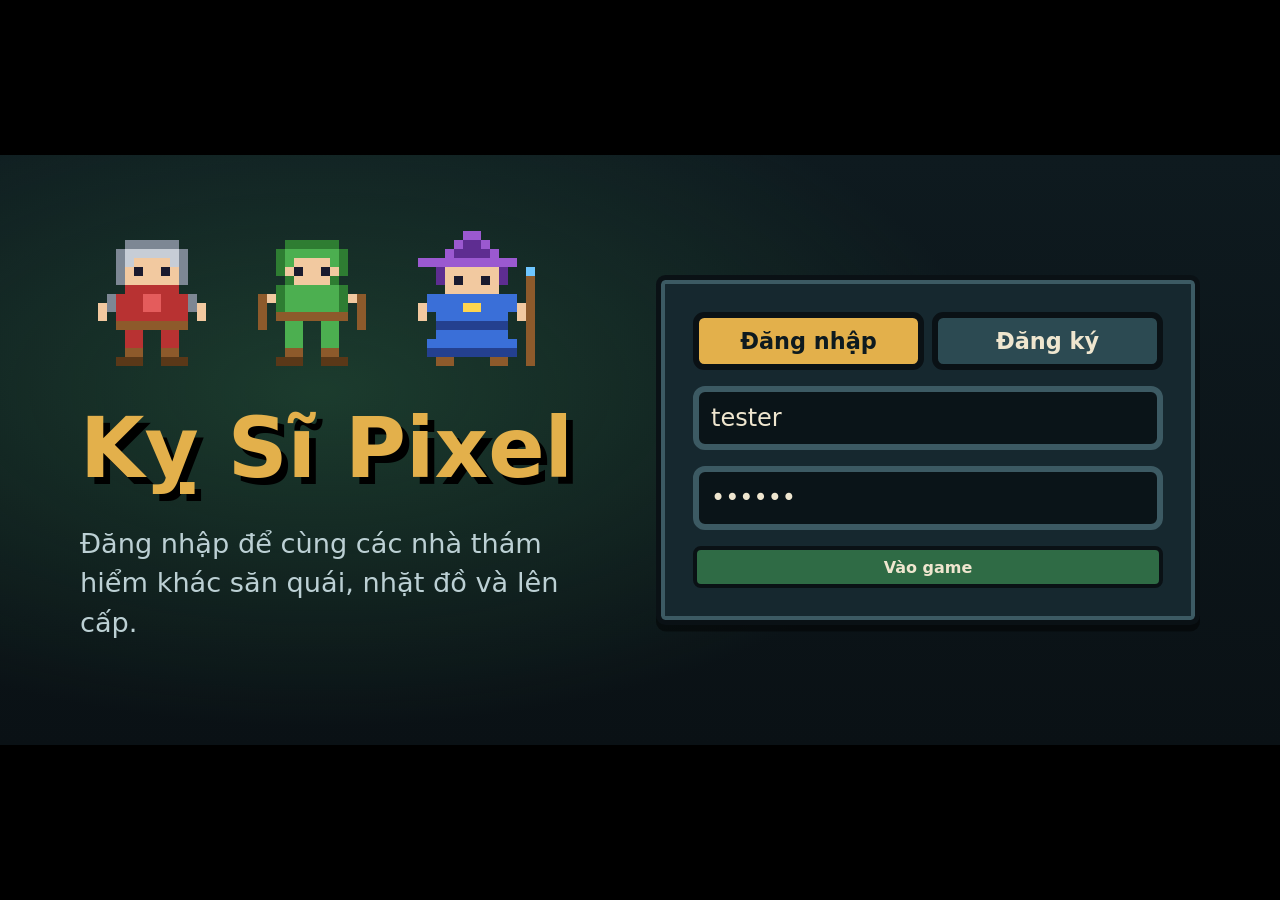
==== index.html @ cb9836ab "Rename kisi-mmo-gameplay-v3.html to index.html" ====
<!doctype html><html lang="vi"><head><meta charset="utf-8"><meta name="viewport" content="width=device-width,initial-scale=1,maximum-scale=1,user-scalable=no"><title>Kỵ Sĩ Pixel — Full Art</title><style>
*{box-sizing:border-box}html,body{margin:0;width:100%;height:100%;background:#000;color:#efe6cf;font-family:"Trebuchet MS",system-ui,sans-serif;overflow:hidden;user-select:none}
#root,.frame{position:absolute;inset:0}.frame{width:min(100vw,calc(100vh*19.5/9));height:min(100vh,calc(100vw*9/19.5));margin:auto;overflow:hidden;background:#0e1a1f}
.panel{background:#16282f;border:.35em solid #0a1115;box-shadow:inset 0 0 0 .25em #3c5a63,0 .4em #0007;border-radius:.6em}
.btn,.tab{font:inherit;font-weight:700;color:#efe6cf;background:#2c4a52;border:.3em solid #0a1115;border-radius:.5em;padding:.45em 1.1em;cursor:pointer}.btn.primary{background:#2f6b45}.btn.small{font-size:1.3em}
.auth{display:flex;align-items:center;justify-content:space-between;gap:5em;padding:5em;background:radial-gradient(60em 30em at 25% 40%,#2f6b4570,transparent 70%),linear-gradient(#0e1a1f,#0a1115)}
.auth-hero{flex:1}.auth-sprites{display:flex;gap:1em}.auth-sprites img{width:9em;height:9em;image-rendering:pixelated}.title{font-size:5.2em;margin:.3em 0;color:#e3b04b;text-shadow:.08em .08em #000}.subtitle{font-size:1.7em;line-height:1.45;color:#bcd0d4}
.auth-form{width:34em;padding:2em;display:flex;flex-direction:column;gap:1em}.tabs{display:flex;gap:.5em}.tab{flex:1;font-size:1.4em}.tab.on{background:#e3b04b;color:#0e1a1f}input{font:inherit;font-size:1.5em;color:#efe6cf;background:#0a1418;border:.25em solid #3c5a63;border-radius:.5em;padding:.5em}
.chars{padding:3em 5em;background:linear-gradient(#0e1a1f,#0a1115)}.chars-head{display:flex;justify-content:space-between;align-items:center}.chars-head h2{font-size:2.8em;color:#e3b04b}.chars-body{height:80%;display:flex;align-items:center;justify-content:center}.class-pick{display:flex;gap:1em}.class-opt{width:18em;padding:1.2em;background:#16282f;color:#efe6cf;border:.3em solid #3c5a63;border-radius:.6em;cursor:pointer;text-align:center}.class-opt.on{border-color:#e3b04b;background:#1d3a36}.class-opt img{width:8em;height:8em;image-rendering:pixelated}.class-opt b{display:block;font-size:1.6em}.class-opt span{display:block;color:#9fb7bd;margin:.4em}
.game canvas{position:absolute;inset:0;width:100%;height:100%;image-rendering:pixelated;touch-action:none}.hud{position:absolute;inset:0;pointer-events:none}.hud button,.joystick,.inventory{pointer-events:auto}
.status{position:absolute;left:1em;top:1em;width:29em;padding:.8em;background:#0a1114cc;border:.25em solid #3c5a63;border-radius:.5em;display:flex;gap:.7em}.avatar{width:6.5em;height:6.5em;background:#1c3139;image-rendering:pixelated}.status-bars{flex:1}.status-name{font-size:1.4em;font-weight:700}.bar{position:relative;height:1.6em;background:#05090b;border:.15em solid #000;border-radius:.3em;overflow:hidden;margin:.25em 0}.bar i{display:block;height:100%}.hp i{background:#d83a3a}.mp i{background:#3d7bdc}.exp i{background:#e3b04b}.bar span{position:absolute;inset:0;text-align:center;font-size:.9em;font-weight:700;text-shadow:.1em .1em #000}
.top-right{position:absolute;right:1em;top:1em;display:flex;flex-direction:column;align-items:flex-end;gap:.5em}.mapbox{background:#0a1114cc;border:.25em solid #3c5a63;border-radius:.5em;padding:.4em;text-align:center}.mapbox canvas{position:static;width:18em;height:8em;image-rendering:pixelated}.mapname{font-size:1.1em;color:#bcd0d4}.top-buttons{display:flex;gap:.5em}.top-buttons .btn{font-size:1.2em}
.toasts{position:absolute;top:1em;left:50%;transform:translateX(-50%)}.toast{background:#16282fee;border:.2em solid #3c5a63;border-radius:.5em;padding:.5em 1em;font-size:1.3em}
.joystick{position:absolute;left:3em;bottom:3em;width:14em;height:14em;border-radius:50%}.joy-ring{position:absolute;inset:0;border-radius:50%;background:#0a111a73;border:.4em solid #efe6cf55}.joy-knob{position:absolute;width:5em;height:5em;left:4.5em;top:4.5em;border-radius:50%;background:#71808a99;border:.25em solid #efe6cf77}.skills{position:absolute;left:50%;bottom:1.2em;transform:translateX(-50%);display:flex;gap:.45em;pointer-events:auto}.skill{width:5.5em;height:5.5em;background:#16282fee;border:.25em solid #3c5a63;border-radius:.5em;color:#fff;font-weight:700;cursor:pointer}.skill b{display:block;color:#e3b04b}.skill small{font-size:.7em}.npcbox{position:absolute;left:50%;top:12%;transform:translateX(-50%);min-width:28em;max-width:42em;background:#0e1a1ff7;border:.3em solid #3c5a63;border-radius:.6em;padding:1em;pointer-events:auto;box-shadow:0 1em 4em #000}.npcbox h3{color:#e3b04b;margin:.2em 0}.npcbox p{color:#bcd0d4}.quest{position:absolute;right:1em;bottom:1em;width:22em;background:#0a1114dd;border:.2em solid #3c5a63;padding:.7em;border-radius:.5em}.skills .skill{font-size:.85em}.attack{position:absolute;right:3em;bottom:3em;width:9em;height:9em;border-radius:50%;background:#6b342cdd;color:#fff;border:.35em solid #efe6cf88;font-weight:800;font-size:1.5em}
.inventory{position:absolute;inset:6% 8%;background:#0e1a1ff5;border:.35em solid #3c5a63;border-radius:.7em;padding:1.2em;box-shadow:0 1em 4em #000}.inv-head{display:flex;justify-content:space-between;font-size:2em;color:#e3b04b}.inv-grid{display:grid;grid-template-columns:1fr 2fr 1fr;gap:1em;margin-top:1em}.slots{display:grid;grid-template-columns:repeat(4,1fr);gap:.4em}.slot{aspect-ratio:1;background:#0a1418;border:.2em solid #3c5a63;border-radius:.35em;cursor:pointer}.slot img{width:80%;height:80%;image-rendering:pixelated}.detail{padding:1em;background:#0a1418;border:.2em solid #3c5a63;border-radius:.4em}
@media(max-width:800px){.frame{width:100vw;height:100vh}.auth{padding:2em;gap:1em}.title{font-size:4em}.subtitle{font-size:1.2em}.status{transform:scale(.72);transform-origin:top left}.top-right{transform:scale(.72);transform-origin:top right}.inventory{inset:3%;overflow:auto}.inv-grid{grid-template-columns:1fr}.class-opt{width:11em}}
</style></head><body><div id="root"></div><script>
const PALETTE={"k": "#1a1a2e", "w": "#ffffff", "s": "#f2c9a0", "S": "#d9a577", "r": "#b83232", "R": "#e45c5c", "b": "#3a6fd8", "B": "#24408f", "g": "#4caf50", "G": "#2e7d32", "l": "#8bc34a", "y": "#ffd54f", "o": "#ef8a2b", "n": "#8d5a2b", "N": "#5a3818", "a": "#c7cdd6", "A": "#7d8794", "p": "#9b59d0", "P": "#5e2d91", "t": "#e0c9a0", "d": "#3d3d3d", "e": "#e04040", "c": "#6ec6ff"},SPRITES={"warrior": ["................", ".....AAAAAA.....", "....AaaaaaaA....", "....AassssaA....", "....AskssksA....", "....AssssssA....", ".....rrrrrr.....", "...ArrrRRrrrA...", "..sArrrRRrrrAs..", "..s.rrrrrrrr.s..", "....nnnnnnnn....", ".....rr..rr.....", ".....rr..rr.....", ".....nn..nn.....", "....NNN..NNN....", "................"], "archer": ["................", ".....GGGGGG.....", "....GggggggG....", "....GgssssgG....", "....GskssksG....", ".....GssssG.....", "....GggggggG....", "..nsGggggggGsn..", "..n.GggggggG.n..", "..n.nnnnnnnn.n..", "..n..gg..gg..n..", ".....gg..gg.....", ".....gg..gg.....", ".....nn..nn.....", "....NNN..NNN....", "................"], "mage": [".......pp.......", "......pPPp......", ".....pPPPPp.....", "..ppppppppppp...", "....PssssssP..c.", "....PskssksP..n.", ".....ssssss...n.", "...bbbbbbbbbb.n.", "..sbbbbyybbbbsn.", "..s.bbbbbbbb.sn.", "....BBBBBBBB..n.", "....bbbbbbbb..n.", "...bbbbbbbbbb.n.", "...BBBBBBBBBB.n.", "....nn....nn..n.", "................"], "wolf": ["................", "................", "................", "................", "................", "...........A.A..", "..........AAAAA.", "..........AeAAAd", "...AAAAAAAAAAAd.", "..AAAAAAAAAAAAA.", ".AAAAAAAAAAAAAA.", ".AAaaaaaaaaaAA..", "..AAAAAAAAAAAA..", "..AA.AA..AA.AA..", "..AA.AA..AA.AA..", "..dd.dd..dd.dd.."], "goblin": ["................", "................", "................", "..gg........gg..", ".ggg.gggggg.ggg.", "..gggggggggggg..", "....gGeggeGg....", "....gggddggg....", ".....gggggg.....", "....nnnnnnnn..N.", "...gnnnnnnnng.N.", "...g.nnnnnn.gNN.", ".....gg..gg.....", ".....gg..gg.....", "....GGG..GGG....", "................"], "tree": ["......GGGG......", "....GGggggGG....", "...GggggggggG...", "..GggggGgggggG..", "..GgggggggggGg..", ".GggGggggggggGG.", ".GgggggggGgggGG.", ".GggggggggggggG.", "..GgggGggggggG..", "...GGggggggGG...", ".....GGGGGG.....", "......nnnn......", "......nNnn......", "......nNnn......", ".....nNNnn......", "................"], "flower": ["..y..", ".yry.", "..y..", "..g..", "..g..", "......a.", "nnnnnnaa", "......a.", "..pp..", ".pwwp.", "pwwwwp", "pwwwwp", ".pwwp.", "..pp..", "..............Aa", ".............Aaa", "............Aaa.", "...........Aaa..", "..........Aaa...", ".........Aaa....", "........Aaa.....", ".......Aaa......", "..y...Aaa.......", "...y.Aaa........", "....yya.........", "...nnyy.........", "..nn..y.........", ".nn.............", "................", "................"], "bow": ["....nn..........", ".....nn.........", "......n.w.......", ".......nw.......", ".......nw.......", "........nw......", "........nw......", "........nw......", "........nw......", ".......nw.......", ".......nw.......", "......n.w.......", ".....nn.........", "....nn..........", "................", "................"], "staff": ["......cc........", ".....cwwc.......", ".....cwwc.......", "......cc........", ".......n........", ".......n........", ".......n........", ".......n........", ".......n........", ".......n........", ".......N........", ".......N........", ".......N........", "................", "................", "................"], "armor": ["................", "..bbb......bbb..", ".bbbbb....bbbbb.", ".bbbbbbbbbbbbbb.", ".bBbbbbbbbbbbBb.", "..BbbbbyybbbbB..", "..BbbbbyybbbbB..", "...bbbbbbbbbb...", "...bbbbbbbbbb...", "...bBbbbbbbBb...", "...bBbbbbbbBb...", "...BBBBBBBBBB...", "................", "................", "................", "................"], "helmet": ["................", ".......rr.......", ".....aaaaaa.....", "....aaaaaaaa....", "...aaaAAAAaaa...", "...aaAaaaaAaa...", "...aA.aaaa.Aa...", "...aA......Aa...", "...aA......Aa...", "................", "................", "................", "................", "................", "................", "................"]};
const C={warrior:{name:"Chiến Binh",desc:"Cận chiến, máu trâu, phòng thủ cao.",hp:120,mp:30,atk:10,def:5,range:70,cd:700,cost:0,weapon:"sword"},archer:{name:"Cung Thủ",desc:"Bắn xa, sát thương ổn định, nhanh nhẹn.",hp:90,mp:40,atk:12,def:3,range:230,cd:750,cost:1,weapon:"bow"},mage:{name:"Pháp Sư",desc:"Phép thuật xa, sát thương cao, máu giấy.",hp:75,mp:80,atk:15,def:2,range:190,cd:900,cost:3,weapon:"staff"}};
const SK={warrior:[{n:"Chém Mạnh",cost:4,cd:2600,p:1.8,r:95,type:"slash"},{n:"Thiết Giáp",cost:7,cd:7000,p:0,r:0,type:"buff"}],archer:[{n:"Mũi Tên Xuyên",cost:5,cd:2500,p:2.1,r:270,type:"shot"},{n:"Bắn Liên Hoàn",cost:8,cd:6000,p:1.35,r:250,type:"multi"}],mage:[{n:"Hỏa Cầu",cost:8,cd:2400,p:2.3,r:250,type:"fire"},{n:"Bão Phép",cost:14,cd:7000,p:1.55,r:180,type:"aoe"}]};
const QUESTS=[{id:"wolves",name:"Dọn Bãi Sói",need:5,kill:"wolf",reward:80,gold:35},{id:"goblins",name:"Đuổi Goblin",need:4,kill:"goblin",reward:120,gold:60}];
const DROPS={wolf:["potion_small","bow_short","armor_leather"],goblin:["potion_small","sword_iron","helm_leather"]};
const I={sword_wood:["Kiếm Gỗ","sword",3,0,0],sword_iron:["Kiếm Sắt","sword",8,0,5],sword_steel:["Kiếm Thép Xanh","sword",16,0,12],bow_short:["Cung Ngắn","bow",4,0,1],bow_long:["Cung Dài","bow",9,0,5],bow_hunter:["Cung Thợ Săn","bow",17,0,12],staff_oak:["Gậy Sồi","staff",4,0,1],staff_crystal:["Gậy Pha Lê","staff",9,0,5],staff_arcane:["Gậy Huyền Bí","staff",18,0,12],armor_cloth:["Áo Vải","armor",0,2,1],armor_leather:["Giáp Da","armor",0,5,4],armor_chain:["Giáp Xích","armor",0,10,10],armor_plate:["Giáp Thép","armor",0,16,18],helm_cap:["Mũ Vải","helmet",0,1,1],helm_leather:["Mũ Da","helmet",0,3,4],helm_iron:["Mũ Sắt","helmet",0,6,10],helm_knight:["Mũ Hiệp Sĩ","helmet",0,10,18]};
const I0=I; I0.potion_small=["Bình Máu Nhỏ","potion",0,0,0]; I0.potion_mana=["Bình Mana","potion",0,0,0];
const M={city:{name:"Thành Phố Sơ Khai",w:1280,h:800,theme:"city",spawn:[640,560],obs:[[160,110,260,170,"house"],[860,110,260,170,"house"],[160,520,260,150,"house"],[600,330,96,96,"fountain"]],p:[1190,330,90,150,"field","Bãi Quái"]},field:{name:"Bãi Quái Rừng Sói",w:2400,h:1400,theme:"field",spawn:[150,705],obs:[[800,400,70,50,"rock"],[1400,900,90,60,"rock"],[1900,500,80,60,"rock"],[600,1000,70,50,"rock"]],p:[0,630,90,150,"city","Thành Phố"]}};
const st={cls:"warrior",name:"Kỵ Sĩ",level:1,exp:0,map:"city",x:640,y:560,hp:120,mp:30,equip:{weapon:"sword_wood",armor:"armor_cloth",helmet:null},inv:[],open:false,last:0,msg:"",gold:100,quest:null,questKills:0,skillCd:[0,0],buff:0};
let canvas,ctx,fx,fxc,mini,keys=new Set(),last=performance.now(),mon=[],fxs=[],animTime=0,attackAnim=0,hitFlash=0,playerDir=1;
const mapRand=(seed)=>{let a=seed>>>0;return()=>{a=(a+0x6d2b79f5)|0;let t=Math.imul(a^(a>>>15),a|1);t^=t+Math.imul(t^(t>>>7),t|61);return((t^(t>>>14))>>>0)/4294967296}};
let decor={};
function spr(k,s=4){let a=SPRITES[k]||[],c=document.createElement("canvas");c.width=(a[0]||"").length*s;c.height=a.length*s;let g=c.getContext("2d");a.forEach((r,y)=>[...r].forEach((ch,x)=>{if(PALETTE[ch]){g.fillStyle=PALETTE[ch];g.fillRect(x*s,y*s,s,s)}}));return c}
function url(k,s=4){return spr(k,s).toDataURL()}
function stat(){let c=C[st.cls],a=c.atk,d=c.def,h=c.hp;Object.values(st.equip).forEach(id=>{if(id){let x=I[id];a+=x[2];d+=x[3];h+=x[4]*5}});return{atk:a,def:d,hp:h,mp:c.mp}}
function msg(t){st.msg=t;clearTimeout(msg.t);msg.t=setTimeout(()=>st.msg="",2200)}
function auth(){root.innerHTML=`<div class="frame auth"><div class="auth-hero"><div class="auth-sprites"><img src="${url("warrior",6)}"><img src="${url("archer",6)}"><img src="${url("mage",6)}"></div><h1 class="title">Kỵ Sĩ Pixel</h1><p class="subtitle">Đăng nhập để cùng các nhà thám hiểm khác săn quái, nhặt đồ và lên cấp.</p></div><form class="panel auth-form" onsubmit="event.preventDefault();chars()"><div class="tabs"><button type="button" class="tab on">Đăng nhập</button><button type="button" class="tab">Đăng ký</button></div><input placeholder="Tên đăng nhập" value="tester"><input type="password" placeholder="Mật khẩu" value="123456"><button class="btn primary">Vào game</button></form></div>`}
function chars(){root.innerHTML=`<div class="frame chars"><div class="chars-head"><h2>Nhân vật của tester</h2><button class="btn small" onclick="auth()">Đăng xuất</button></div><div class="chars-body"><div><div class="class-pick">${["warrior","archer","mage"].map(x=>`<button class="class-opt ${st.cls==x?"on":""}" onclick="pick('${x}')"><img src="${url(x,6)}"><b>${C[x].name}</b><span>${C[x].desc}</span></button>`).join("")}</div><div style="display:flex;gap:1em;margin-top:2em"><input id="nm" value="Kỵ Sĩ" maxlength="14"><button class="btn primary" onclick="start()">Vào game</button></div></div></div></div>`}
function pick(x){st.cls=x;chars()}
function start(){st.name=document.getElementById("nm").value.trim()||"Kỵ Sĩ";let c=C[st.cls];Object.assign(st,{level:1,exp:0,map:"city",x:640,y:560,hp:c.hp,mp:c.mp,equip:{weapon:st.cls=="warrior"?"sword_wood":st.cls=="archer"?"bow_short":"staff_oak",armor:"armor_cloth",helmet:null},inv:["potion_small","potion_small"],gold:100,quest:null,questKills:0,skillCd:[0,0],buff:0});spawn();root.innerHTML=`<div class="frame game"><canvas id="cv"></canvas><canvas id="fx"></canvas><div class="hud"><div id="status" class="status"></div><div class="top-right"><div class="mapbox"><canvas id="mm"></canvas><div id="mn" class="mapname"></div></div><div class="top-buttons"><button class="btn" onclick="talkNPC()">NPC</button><button class="btn" onclick="inv()">Túi đồ</button><button class="btn" onclick="chars()">Thoát</button></div></div><div id="toast" class="toasts"></div><div class="joystick"><div class="joy-ring"></div><div class="joy-knob"></div></div><div id="skills" class="skills"></div><button class="attack" onpointerdown="hit()">⚔<br>Đánh</button><div id="inventory"></div><div id="npc"></div><div id="questui"></div></div></div>`;canvas=cv;ctx=cv.getContext("2d");fx=document.getElementById("fx");fxc=fx.getContext("2d");mini=mm;cv.width=1170;cv.height=540;fx.width=1170;fx.height=540;onkeydown=e=>{let k=e.key.toLowerCase();if("wasd".includes(k)||k.startsWith("arrow"))keys.add(k);if(k==" ")hit()};onkeyup=e=>keys.delete(e.key.toLowerCase());requestAnimationFrame(loop)}
function spawn(){
  mon=[];
  if(st.map==="field"){let r=mapRand(1337);for(let i=0;i<14;i++)mon.push({t:"wolf",x:450+r()*800,y:150+r()*1100,h:60,m:60,ai:0,atk:0,flash:0,dir:1});for(let i=0;i<10;i++)mon.push({t:"goblin",x:1300+r()*1000,y:150+r()*1100,h:110,m:110,ai:0,atk:0,flash:0,dir:1});}
  decor[st.map]=decor[st.map]||(()=>{let r=mapRand(st.map==="city"?11:77),a=[];let m=M[st.map];for(let i=0;i<(m.theme==="city"?40:160);i++)a.push([60+r()*(m.w-120),90+r()*(m.h-150)]);return a})();
}
function drawSprite(k,x,y,s=3,frame=0,flip=false,alpha=1,angle=0){let rows=SPRITES[k]||[];let a=rows.map(r=>r.split(""));
  // 3 trạng thái animation nhẹ: idle, walk, attack/hit; vẫn giữ pixel-art gốc.
  if(frame===1 && a.length){a=a.map((r,i)=>{let z=[...r];if(i>=10&&i<15){if((i+frame)%2===0){let q=z[4];z[4]='.';z[5]=q}}return z});}
  if(frame===2 && a.length){a=a.map((r,i)=>{let z=[...r];if(i===7||i===8){for(let j=0;j<z.length;j++)if(z[j]!=='.'&&j>9){let q=z[j];z[j]='.';if(j+1<z.length)z[j+1]=q;}}return z});}
  let im=sprFromRows(a.map(r=>r.join("")),s);ctx.save();ctx.globalAlpha=alpha;ctx.translate(x,y);ctx.rotate(angle);if(flip)ctx.scale(-1,1);ctx.drawImage(im,-im.width/2,-im.height);ctx.restore();}
function sprFromRows(rows,s=4){let c=document.createElement("canvas");c.width=(rows[0]||"").length*s;c.height=rows.length*s;let g=c.getContext("2d");rows.forEach((r,y)=>[...r].forEach((ch,x)=>{if(PALETTE[ch]){g.fillStyle=PALETTE[ch];g.fillRect(x*s,y*s,s,s)}}));return c}

function obstacle(o){let[x,y,w,h,k]=o;if(k=="house"){ctx.fillStyle="#0004";ctx.fillRect(x+8,y+h-8,w,14);ctx.fillStyle="#c9a26b";ctx.fillRect(x,y+60,w,h-60);ctx.fillStyle="#a23b3b";ctx.fillRect(x-10,y,w+20,64);ctx.fillStyle="#5a3818";ctx.fillRect(x+w/2-20,y+h-56,40,56);ctx.fillStyle="#9fd8ff";ctx.fillRect(x+24,y+80,34,30);ctx.fillRect(x+w-58,y+80,34,30)}else if(k=="fountain"){ctx.fillStyle="#8d8d9a";ctx.beginPath();ctx.ellipse(x+w/2,y+h/2,62,42,0,0,7);ctx.fill();ctx.fillStyle="#4a9de0";ctx.beginPath();ctx.ellipse(x+w/2,y+h/2,48,30,0,0,7);ctx.fill()}else{ctx.fillStyle="#7d8794";ctx.beginPath();ctx.ellipse(x+w/2,y+h/2,w/2,h/2,0,0,7);ctx.fill()}}
function world(){let m=M[st.map],sx=Math.max(0,Math.min(m.w-1170,st.x-585)),sy=Math.max(0,Math.min(m.h-540,st.y-270));ctx.clearRect(0,0,1170,540);ctx.fillStyle=m.theme==="city"?"#4caf50":"#4a8f3e";ctx.fillRect(0,0,1170,540);ctx.save();ctx.translate(-sx,-sy);
  // nền + đường/tile theo layout gốc
  ctx.fillStyle="#315f38";ctx.fillRect(0,0,m.w,m.h);ctx.fillStyle=m.theme==="city"?"#4caf50":"#4a8f3e";ctx.fillRect(0,0,m.w,m.h);
  if(m.theme==="city"){ctx.fillStyle="#9a9aa8";ctx.fillRect(0,340,m.w,120);ctx.fillRect(500,230,280,340);ctx.fillStyle="#74747f";for(let x=0;x<m.w;x+=48)ctx.fillRect(x,398,32,2);for(let y=340;y<460;y+=32)ctx.fillRect(18,y,2,20)}else{ctx.fillStyle="#80623e";ctx.fillRect(0,640,900,130);ctx.fillStyle="#6b5134";for(let x=0;x<900;x+=42)ctx.fillRect(x,705,30,2)}
  let dec=decor[st.map]||[];dec.forEach(([x,y],i)=>{if(m.theme==="city"&&((y>330&&y<470)||(x>490&&x<790&&y>220&&y<580)))return;drawSprite(i%7===0?"flower":"flower",x,y,3,0,false,.9)});
  for(let x=20;x<m.w;x+=56){drawSprite("tree",x,52,4);drawSprite("tree",x,m.h+8,4)}for(let y=108;y<m.h;y+=56){drawSprite("tree",16,y,4);drawSprite("tree",m.w-16,y,4)}
  m.obs.forEach(obstacle);let p=m.p;ctx.fillStyle="#6ec6ff55";ctx.strokeStyle="#d9c1ff";ctx.lineWidth=4;ctx.beginPath();ctx.ellipse(p[0]+p[2]/2,p[1]+p[3]/2,p[2]*.38,p[3]/2,0,0,7);ctx.fill();ctx.stroke();ctx.fillStyle="#e8d9ff";ctx.font="bold 15px Trebuchet MS";ctx.textAlign="center";ctx.fillText(p[5],p[0]+p[2]/2,p[1]-8);
  if(st.map==="field")mon.forEach(q=>{let frame=q.flash>0?2:(q.ai>0?1:0),bob=q.ai>0?Math.abs(Math.sin(animTime*.012+q.x)) * 2:0;drawSprite(q.t,q.x,q.y-bob,3,frame,q.dir<0,q.h<=0?0.25:1);ctx.fillStyle="#000";ctx.fillRect(q.x-21,q.y-54,42,6);ctx.fillStyle="#d83a3a";ctx.fillRect(q.x-20,q.y-53,40*Math.max(0,q.h/q.m),4);ctx.fillStyle="#fff";ctx.font="13px Trebuchet MS";ctx.fillText(q.t==="wolf"?"Sói Lv3":"Goblin Lv6",q.x,q.y-58)});
  let moving=keys.size>0,frame=attackAnim>0?2:(moving?1:0),bob=moving?Math.abs(Math.sin(animTime*.018))*3:0;drawSprite(st.cls,st.x,st.y-bob,3,frame,playerDir<0,st.hp<=0?.35:1,attackAnim>0?(playerDir<0?-0.15:0.15):0);ctx.fillStyle="#9dffa0";ctx.font="bold 13px Trebuchet MS";ctx.fillText(st.name+"  Lv"+st.level,st.x,st.y-55);
  ctx.restore();drawEffects(sx,sy);}
function drawEffects(sx,sy){fxc.clearRect(0,0,1170,540);for(let i=fxs.length-1;i>=0;i--){let e=fxs[i],age=(performance.now()-e.t)/e.d;if(age>=1){fxs.splice(i,1);continue}let x=e.x-sx,y=e.y-sy;fxc.save();fxc.globalAlpha=1-age;if(e.type==="slash"){fxc.strokeStyle="#fff";fxc.lineWidth=6;fxc.beginPath();fxc.arc(x,y-25,34,e.a-.8,e.a+.8);fxc.stroke()}else if(e.type==="proj"){fxc.fillStyle=e.color;fxc.beginPath();fxc.arc(x,y-25,6+4*(1-age),0,7);fxc.fill()}else if(e.type==="hit"){fxc.strokeStyle=e.color;fxc.lineWidth=4;for(let j=0;j<6;j++){let a=j*Math.PI/3;fxc.beginPath();fxc.moveTo(x+Math.cos(a)*8,y-25+Math.sin(a)*8);fxc.lineTo(x+Math.cos(a)*28*(1-age),y-25+Math.sin(a)*28*(1-age));fxc.stroke()}}else if(e.type==="death"){fxc.strokeStyle="#ffd54f";fxc.lineWidth=3;fxc.beginPath();fxc.arc(x,y-28,15+35*age,0,7);fxc.stroke()}fxc.restore()}if(attackAnim>0){attackAnim=Math.max(0,attackAnim-16)}}

function blocked(x,y){let m=M[st.map];for(let o of m.obs)if(x+18>o[0]&&x-18<o[0]+o[2]&&y+18>o[1]&&y-18<o[1]+o[3])return true;return false}
function move(dt){let dx=(keys.has("d")||keys.has("arrowright"))-(keys.has("a")||keys.has("arrowleft")),dy=(keys.has("s")||keys.has("arrowdown"))-(keys.has("w")||keys.has("arrowup"));if(dx||dy){let l=Math.hypot(dx,dy);dx/=l;dy/=l;playerDir=dx<0?-1:dx>0?1:playerDir;let nx=st.x+dx*170*dt,ny=st.y+dy*170*dt;if(!blocked(nx,st.y))st.x=nx;if(!blocked(st.x,ny))st.y=ny}let m=M[st.map];st.x=Math.max(40,Math.min(m.w-40,st.x));st.y=Math.max(64,Math.min(m.h-40,st.y));
  if(st.map==="field")updateMonsters(dt);let p=m.p;if(st.x>p[0]&&st.x<p[0]+p[2]&&st.y>p[1]&&st.y<p[1]+p[3]){st.map=p[4];st.x=M[st.map].spawn[0];st.y=M[st.map].spawn[1];spawn();msg("Đã sang "+M[st.map].name)}}
function updateMonsters(dt){for(const q of mon){if(q.h<=0)continue;q.flash=Math.max(0,q.flash-dt*1000);q.atk=Math.max(0,q.atk-dt*1000);let d=Math.hypot(st.x-q.x,st.y-q.y);let aggro=q.t==="wolf"?250:210;if(d<aggro&&d>48){let dx=(st.x-q.x)/d,dy=(st.y-q.y)/d;q.x+=dx*(q.t==="wolf"?55:42)*dt;q.y+=dy*(q.t==="wolf"?55:42)*dt;q.dir=dx<0?-1:1;q.ai=1}else{q.ai=Math.max(0,q.ai-dt*2)}if(d<58&&q.atk<=0&&st.hp>0){let dmg=q.t==="wolf"?5:8;st.hp=Math.max(0,st.hp-Math.max(1,dmg-stat().def*(st.buff>0?0.7:0.35)));q.atk=q.t==="wolf"?1300:1700;q.flash=180;fxs.push({type:"hit",x:st.x,y:st.y,t:performance.now(),d:250,color:"#ff6b6b"});if(st.hp<=0)msg("Bạn đã bị hạ! Nhấn Đánh để hồi sinh")}}}

function renderSkills(){let a=SK[st.cls]||[];skills.innerHTML=a.map((x,i)=>`<button class="skill" onclick="cast(${i})"><b>${i+1}</b><small>${x.n}</small><br>${Math.ceil(st.skillCd[i]/1000)}s</button>`).join("")}
function cast(i){let x=(SK[st.cls]||[])[i],now=performance.now();if(!x||st.skillCd[i]>0)return;if(st.mp<x.cost)return msg("Không đủ MP");st.mp-=x.cost;st.skillCd[i]=x.cd;if(x.type==="buff"){st.buff=6000;fxs.push({type:"death",x:st.x,y:st.y,t:now,d:700});msg("Thiết Giáp: DEF tăng mạnh");return}let targets=mon.filter(q=>q.h>0&&Math.hypot(q.x-st.x,q.y-st.y)<=x.r).sort((a,b)=>Math.hypot(a.x-st.x,a.y-st.y)-Math.hypot(b.x-st.x,b.y-st.y));if(!targets.length)return msg("Không có mục tiêu");let list=x.type==="aoe"?targets:targets.slice(0,x.type==="multi"?3:1);for(let q of list){let d=Math.max(1,Math.round(stat().atk*x.p-(q.t==="wolf"?1:3)));q.h-=d;q.flash=220;floatText(q.x,q.y-70,d,"#ffd54f");fxs.push({type:x.type==="fire"?"proj":"slash",x:q.x,y:q.y,t:now,d:350,a:Math.atan2(q.y-st.y,q.x-st.x),color:"#ff9d45"});if(q.h<=0)killMonster(q)}}
function killMonster(q){let xp=q.t==="wolf"?14:30;st.exp+=xp;st.questKills+=(st.quest&&st.quest.kill===q.t)?1:0;let drops=DROPS[q.t]||[];if(Math.random()<.65&&st.inv.length<20)st.inv.push(drops[Math.floor(Math.random()*drops.length)]);if(Math.random()<.5){st.gold+=q.t==="wolf"?3:7}fxs.push({type:"death",x:q.x,y:q.y,t:performance.now(),d:500});setTimeout(()=>{let i=mon.indexOf(q);if(i>=0)mon.splice(i,1)},220);msg("Hạ quái! +"+xp+" EXP");while(st.exp>=100){st.exp-=100;st.level++;st.hp=stat().hp;st.mp=C[st.cls].mp;msg("LEVEL UP! "+st.level)}}
function talkNPC(){if(st.map!=="city")return msg("Hãy về thành phố để gặp NPC");npc.innerHTML=`<div class="npcbox"><h3>Trưởng làng</h3><p>Chào nhà thám hiểm. Chọn một nhiệm vụ:</p>${QUESTS.map(q=>`<button class="btn" style="margin:.2em" onclick="takeQuest('${q.id}')">${q.name} — ${q.need} quái · ${q.reward} EXP + ${q.gold} vàng</button>`).join("")}<button class="btn" onclick="closeNPC()">Đóng</button></div>`}
function closeNPC(){npc.innerHTML=""}
function takeQuest(id){let q=QUESTS.find(x=>x.id===id);st.quest=q;st.questKills=0;closeNPC();msg("Nhận nhiệm vụ: "+q.name)}
function questUI(){if(!st.quest){questui.innerHTML="";return}let q=st.quest;if(st.questKills>=q.need){st.exp+=q.reward;st.gold+=q.gold;msg("Hoàn thành "+q.name+"! +"+q.reward+" EXP, +"+q.gold+" vàng");st.quest=null;st.questKills=0;return}questui.innerHTML=`<div class="quest"><b>${q.name}</b><br>Tiến độ: ${Math.min(st.questKills,q.need)}/${q.need}<br>Thưởng: ${q.reward} EXP · ${q.gold} vàng</div>`}
function useItem(i){let id=st.inv[i];if(id==="potion_small"){let max=stat().hp;st.hp=Math.min(max,st.hp+45);st.inv.splice(i,1);msg("Hồi 45 HP")}else if(id==="potion_mana"){st.mp=Math.min(C[st.cls].mp,st.mp+25);st.inv.splice(i,1);msg("Hồi 25 MP")}renderInv()}
function hit(){let c=C[st.cls],s=stat(),now=performance.now();if(st.hp<=0){st.hp=s.hp;st.mp=c.mp;msg("Đã hồi sinh!");return}if(now-st.last<c.cd)return;if(st.mp<c.cost)return msg("Không đủ MP");st.last=now;st.mp=Math.min(c.mp,st.mp-c.cost);let q=mon.filter(q=>q.h>0).sort((a,b)=>Math.hypot(a.x-st.x,a.y-st.y)-Math.hypot(b.x-st.x,b.y-st.y))[0];if(!q||Math.hypot(q.x-st.x,q.y-st.y)>c.range)return msg("Không có mục tiêu trong tầm");let crit=Math.random()<.12,d=Math.max(1,Math.round((s.atk-(q.t==="wolf"?1:3))*(crit?1.8:1)));q.h-=d;q.flash=180;attackAnim=170;let ang=Math.atan2(q.y-st.y,q.x-st.x);fxs.push({type:"slash",x:st.x,y:st.y,t:performance.now(),d:220,a:ang});if(c.weapon==="bow"||c.weapon==="staff")fxs.push({type:"proj",x:q.x,y:q.y,t:performance.now(),d:260,color:c.weapon==="bow"?"#fff":"#d58cff"});fxs.push({type:"hit",x:q.x,y:q.y,t:performance.now(),d:280,color:crit?"#ffd54f":"#fff"});floatText(q.x,q.y-75,(crit?"CRIT ":"")+d,crit?"#ffd54f":"#fff");if(q.h<=0)killMonster(q)}
function floatText(x,y,t,color){let el=document.createElement("div");el.textContent=t;el.style.cssText=`position:fixed;left:${(x-M[st.map].w/2)*.6+50}%;top:42%;color:${color};font:bold 22px Trebuchet MS;text-shadow:2px 2px #000;pointer-events:none;z-index:20;transform:translate(-50%,0)`;document.body.appendChild(el);el.animate([{transform:"translate(-50%,0)",opacity:1},{transform:"translate(-50%,-55px)",opacity:0}],{duration:650,easing:"ease-out"}).onfinish=()=>el.remove()}

function hud(){let s=stat();status.innerHTML=`<img class="avatar" src="${url(st.cls,4)}"><div class="status-bars"><div class="status-name">${st.name} · ${C[st.cls].name} · Lv${st.level}</div><div class="bar hp"><i style="width:${100*st.hp/s.hp}%"></i><span>HP ${Math.round(st.hp)}/${s.hp}</span></div><div class="bar mp"><i style="width:${100*st.mp/s.mp}%"></i><span>MP ${Math.round(st.mp)}/${s.mp}</span></div><div class="bar exp"><i style="width:${st.exp}%"></i><span>EXP ${st.exp}/100</span></div></div>`;mn.textContent=M[st.map].name;toast.innerHTML=st.msg?`<div class="toast">${st.msg}</div>`:"";let g=mini.getContext("2d"),m=M[st.map];mini.width=288;mini.height=128;g.fillStyle=m.theme=="city"?"#4caf50":"#4a8f3e";g.fillRect(0,0,288,128);g.fillStyle="#9a9aa8";if(m.theme=="city"){g.fillRect(0,54,288,20);g.fillRect(112,37,63,54)}else g.fillRect(0,58,108,15);g.fillStyle="#fff";g.fillRect(st.x/m.w*288-2,st.y/m.h*128-2,4,4)}
function inv(){st.open=!st.open;renderInv()}function renderInv(){if(!st.open){inventory.innerHTML="";return}let bag=Array.from({length:20},(_,i)=>{let id=st.inv[i];return `<button class="slot" onclick="inspect(${i})">${id?`<img src="${url(I[id][1],3)}">`:""}</button>`}).join("");inventory.innerHTML=`<div class="inventory"><div class="inv-head">Túi đồ · 💰 ${st.gold} <button class="btn small" onclick="inv()">Đóng</button></div><div class="inv-grid"><div><h3>Trang bị</h3><div class="slots">${Object.values(st.equip).map(id=>`<button class="slot">${id?`<img src="${url(I[id][1],3)}">`:""}</button>`).join("")}</div><p>ATK ${stat().atk} · DEF ${stat().def}</p></div><div><h3>Vật phẩm</h3><div class="slots">${bag}</div></div><div id="detail" class="detail">Chọn vật phẩm để xem.</div></div></div>`}function inspect(i){let id=st.inv[i];if(!id)return;let a=I[id];if(a[1]==="potion"){detail.innerHTML=`<b style="color:#e3b04b">${a[0]}</b><p>Dùng để hồi phục.</p><button class="btn primary" onclick="useItem(${i})">Sử dụng</button>`;return}detail.innerHTML=`<b style="color:#e3b04b">${a[0]}</b><p>ATK +${a[2]} · DEF +${a[3]} · HP +${a[4]*5}</p><button class="btn primary" onclick="equip(${i})">Trang bị</button>`}function equip(i){let id=st.inv[i],a=I[id],slot=a[1]=="armor"?"armor":a[1]=="helmet"?"helmet":"weapon";let old=st.equip[slot];st.equip[slot]=id;st.inv[i]=old;st.inv=st.inv.filter(Boolean);renderInv();msg("Đã trang bị "+a[0])}
function loop(t){st.skillCd=st.skillCd.map(x=>Math.max(0,x-(t-last)));renderSkills();questUI();let dt=Math.min(.05,(t-last)/1000);last=t;animTime=t;move(dt);world();hud();requestAnimationFrame(loop)}setInterval(()=>{try{localStorage.setItem("kysipixel-save",JSON.stringify(st))}catch(e){}},2000);auth();
</script></body></html>
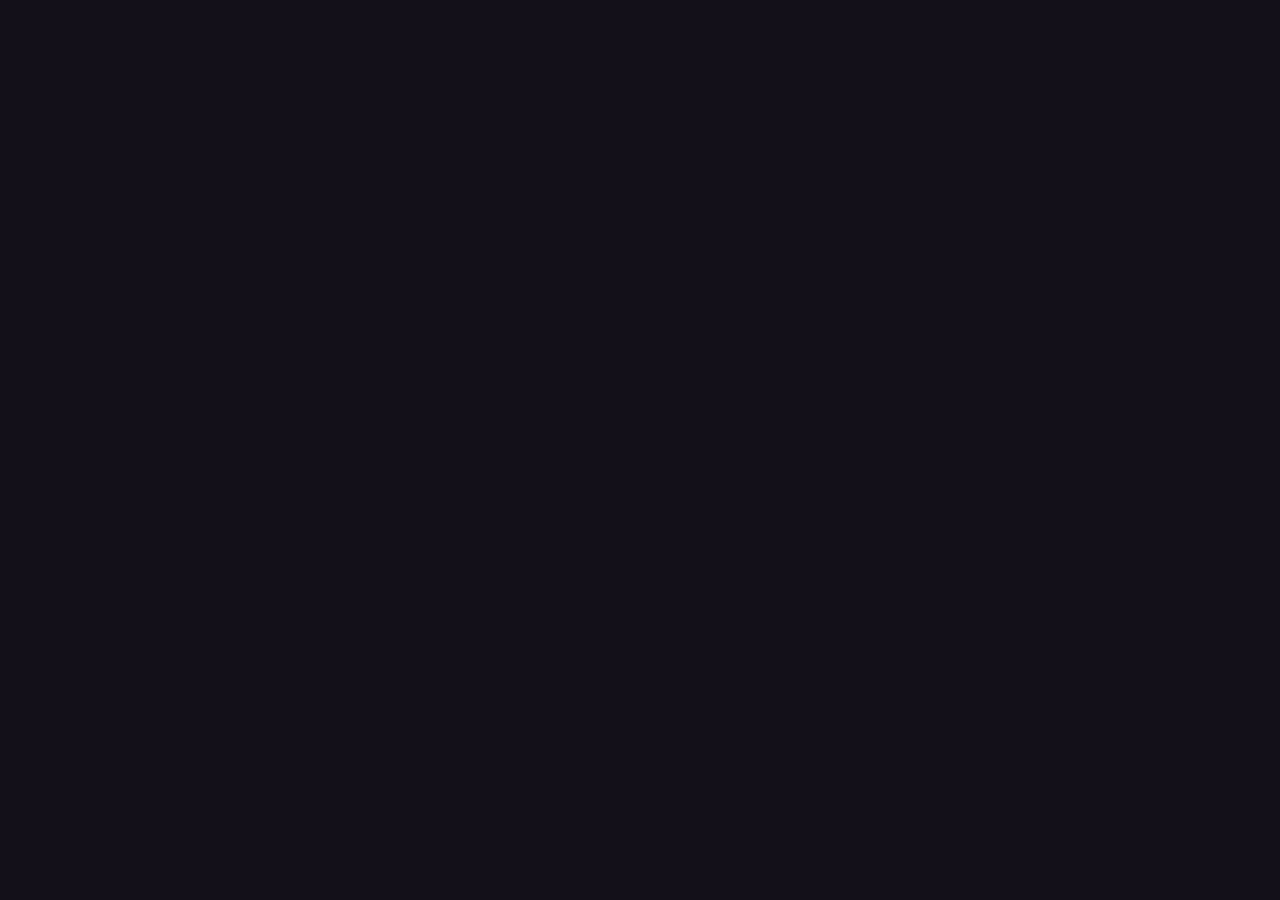
==== commit 8052c056: "Add files via upload" ====
--- a/index.html
+++ b/index.html
@@ -1,82 +1,103 @@
-<!doctype html><html lang="vi"><head><meta charset="utf-8"><meta name="viewport" content="width=device-width,initial-scale=1,maximum-scale=1,user-scalable=no"><title>Kỵ Sĩ Pixel — Full Art</title><style>
-*{box-sizing:border-box}html,body{margin:0;width:100%;height:100%;background:#000;color:#efe6cf;font-family:"Trebuchet MS",system-ui,sans-serif;overflow:hidden;user-select:none}
-#root,.frame{position:absolute;inset:0}.frame{width:min(100vw,calc(100vh*19.5/9));height:min(100vh,calc(100vw*9/19.5));margin:auto;overflow:hidden;background:#0e1a1f}
-.panel{background:#16282f;border:.35em solid #0a1115;box-shadow:inset 0 0 0 .25em #3c5a63,0 .4em #0007;border-radius:.6em}
-.btn,.tab{font:inherit;font-weight:700;color:#efe6cf;background:#2c4a52;border:.3em solid #0a1115;border-radius:.5em;padding:.45em 1.1em;cursor:pointer}.btn.primary{background:#2f6b45}.btn.small{font-size:1.3em}
-.auth{display:flex;align-items:center;justify-content:space-between;gap:5em;padding:5em;background:radial-gradient(60em 30em at 25% 40%,#2f6b4570,transparent 70%),linear-gradient(#0e1a1f,#0a1115)}
-.auth-hero{flex:1}.auth-sprites{display:flex;gap:1em}.auth-sprites img{width:9em;height:9em;image-rendering:pixelated}.title{font-size:5.2em;margin:.3em 0;color:#e3b04b;text-shadow:.08em .08em #000}.subtitle{font-size:1.7em;line-height:1.45;color:#bcd0d4}
-.auth-form{width:34em;padding:2em;display:flex;flex-direction:column;gap:1em}.tabs{display:flex;gap:.5em}.tab{flex:1;font-size:1.4em}.tab.on{background:#e3b04b;color:#0e1a1f}input{font:inherit;font-size:1.5em;color:#efe6cf;background:#0a1418;border:.25em solid #3c5a63;border-radius:.5em;padding:.5em}
-.chars{padding:3em 5em;background:linear-gradient(#0e1a1f,#0a1115)}.chars-head{display:flex;justify-content:space-between;align-items:center}.chars-head h2{font-size:2.8em;color:#e3b04b}.chars-body{height:80%;display:flex;align-items:center;justify-content:center}.class-pick{display:flex;gap:1em}.class-opt{width:18em;padding:1.2em;background:#16282f;color:#efe6cf;border:.3em solid #3c5a63;border-radius:.6em;cursor:pointer;text-align:center}.class-opt.on{border-color:#e3b04b;background:#1d3a36}.class-opt img{width:8em;height:8em;image-rendering:pixelated}.class-opt b{display:block;font-size:1.6em}.class-opt span{display:block;color:#9fb7bd;margin:.4em}
-.game canvas{position:absolute;inset:0;width:100%;height:100%;image-rendering:pixelated;touch-action:none}.hud{position:absolute;inset:0;pointer-events:none}.hud button,.joystick,.inventory{pointer-events:auto}
-.status{position:absolute;left:1em;top:1em;width:29em;padding:.8em;background:#0a1114cc;border:.25em solid #3c5a63;border-radius:.5em;display:flex;gap:.7em}.avatar{width:6.5em;height:6.5em;background:#1c3139;image-rendering:pixelated}.status-bars{flex:1}.status-name{font-size:1.4em;font-weight:700}.bar{position:relative;height:1.6em;background:#05090b;border:.15em solid #000;border-radius:.3em;overflow:hidden;margin:.25em 0}.bar i{display:block;height:100%}.hp i{background:#d83a3a}.mp i{background:#3d7bdc}.exp i{background:#e3b04b}.bar span{position:absolute;inset:0;text-align:center;font-size:.9em;font-weight:700;text-shadow:.1em .1em #000}
-.top-right{position:absolute;right:1em;top:1em;display:flex;flex-direction:column;align-items:flex-end;gap:.5em}.mapbox{background:#0a1114cc;border:.25em solid #3c5a63;border-radius:.5em;padding:.4em;text-align:center}.mapbox canvas{position:static;width:18em;height:8em;image-rendering:pixelated}.mapname{font-size:1.1em;color:#bcd0d4}.top-buttons{display:flex;gap:.5em}.top-buttons .btn{font-size:1.2em}
-.toasts{position:absolute;top:1em;left:50%;transform:translateX(-50%)}.toast{background:#16282fee;border:.2em solid #3c5a63;border-radius:.5em;padding:.5em 1em;font-size:1.3em}
-.joystick{position:absolute;left:3em;bottom:3em;width:14em;height:14em;border-radius:50%}.joy-ring{position:absolute;inset:0;border-radius:50%;background:#0a111a73;border:.4em solid #efe6cf55}.joy-knob{position:absolute;width:5em;height:5em;left:4.5em;top:4.5em;border-radius:50%;background:#71808a99;border:.25em solid #efe6cf77}.skills{position:absolute;left:50%;bottom:1.2em;transform:translateX(-50%);display:flex;gap:.45em;pointer-events:auto}.skill{width:5.5em;height:5.5em;background:#16282fee;border:.25em solid #3c5a63;border-radius:.5em;color:#fff;font-weight:700;cursor:pointer}.skill b{display:block;color:#e3b04b}.skill small{font-size:.7em}.npcbox{position:absolute;left:50%;top:12%;transform:translateX(-50%);min-width:28em;max-width:42em;background:#0e1a1ff7;border:.3em solid #3c5a63;border-radius:.6em;padding:1em;pointer-events:auto;box-shadow:0 1em 4em #000}.npcbox h3{color:#e3b04b;margin:.2em 0}.npcbox p{color:#bcd0d4}.quest{position:absolute;right:1em;bottom:1em;width:22em;background:#0a1114dd;border:.2em solid #3c5a63;padding:.7em;border-radius:.5em}.skills .skill{font-size:.85em}.attack{position:absolute;right:3em;bottom:3em;width:9em;height:9em;border-radius:50%;background:#6b342cdd;color:#fff;border:.35em solid #efe6cf88;font-weight:800;font-size:1.5em}
-.inventory{position:absolute;inset:6% 8%;background:#0e1a1ff5;border:.35em solid #3c5a63;border-radius:.7em;padding:1.2em;box-shadow:0 1em 4em #000}.inv-head{display:flex;justify-content:space-between;font-size:2em;color:#e3b04b}.inv-grid{display:grid;grid-template-columns:1fr 2fr 1fr;gap:1em;margin-top:1em}.slots{display:grid;grid-template-columns:repeat(4,1fr);gap:.4em}.slot{aspect-ratio:1;background:#0a1418;border:.2em solid #3c5a63;border-radius:.35em;cursor:pointer}.slot img{width:80%;height:80%;image-rendering:pixelated}.detail{padding:1em;background:#0a1418;border:.2em solid #3c5a63;border-radius:.4em}
-@media(max-width:800px){.frame{width:100vw;height:100vh}.auth{padding:2em;gap:1em}.title{font-size:4em}.subtitle{font-size:1.2em}.status{transform:scale(.72);transform-origin:top left}.top-right{transform:scale(.72);transform-origin:top right}.inventory{inset:3%;overflow:auto}.inv-grid{grid-template-columns:1fr}.class-opt{width:11em}}
-</style></head><body><div id="root"></div><script>
-const PALETTE={"k": "#1a1a2e", "w": "#ffffff", "s": "#f2c9a0", "S": "#d9a577", "r": "#b83232", "R": "#e45c5c", "b": "#3a6fd8", "B": "#24408f", "g": "#4caf50", "G": "#2e7d32", "l": "#8bc34a", "y": "#ffd54f", "o": "#ef8a2b", "n": "#8d5a2b", "N": "#5a3818", "a": "#c7cdd6", "A": "#7d8794", "p": "#9b59d0", "P": "#5e2d91", "t": "#e0c9a0", "d": "#3d3d3d", "e": "#e04040", "c": "#6ec6ff"},SPRITES={"warrior": ["................", ".....AAAAAA.....", "....AaaaaaaA....", "....AassssaA....", "....AskssksA....", "....AssssssA....", ".....rrrrrr.....", "...ArrrRRrrrA...", "..sArrrRRrrrAs..", "..s.rrrrrrrr.s..", "....nnnnnnnn....", ".....rr..rr.....", ".....rr..rr.....", ".....nn..nn.....", "....NNN..NNN....", "................"], "archer": ["................", ".....GGGGGG.....", "....GggggggG....", "....GgssssgG....", "....GskssksG....", ".....GssssG.....", "....GggggggG....", "..nsGggggggGsn..", "..n.GggggggG.n..", "..n.nnnnnnnn.n..", "..n..gg..gg..n..", ".....gg..gg.....", ".....gg..gg.....", ".....nn..nn.....", "....NNN..NNN....", "................"], "mage": [".......pp.......", "......pPPp......", ".....pPPPPp.....", "..ppppppppppp...", "....PssssssP..c.", "....PskssksP..n.", ".....ssssss...n.", "...bbbbbbbbbb.n.", "..sbbbbyybbbbsn.", "..s.bbbbbbbb.sn.", "....BBBBBBBB..n.", "....bbbbbbbb..n.", "...bbbbbbbbbb.n.", "...BBBBBBBBBB.n.", "....nn....nn..n.", "................"], "wolf": ["................", "................", "................", "................", "................", "...........A.A..", "..........AAAAA.", "..........AeAAAd", "...AAAAAAAAAAAd.", "..AAAAAAAAAAAAA.", ".AAAAAAAAAAAAAA.", ".AAaaaaaaaaaAA..", "..AAAAAAAAAAAA..", "..AA.AA..AA.AA..", "..AA.AA..AA.AA..", "..dd.dd..dd.dd.."], "goblin": ["................", "................", "................", "..gg........gg..", ".ggg.gggggg.ggg.", "..gggggggggggg..", "....gGeggeGg....", "....gggddggg....", ".....gggggg.....", "....nnnnnnnn..N.", "...gnnnnnnnng.N.", "...g.nnnnnn.gNN.", ".....gg..gg.....", ".....gg..gg.....", "....GGG..GGG....", "................"], "tree": ["......GGGG......", "....GGggggGG....", "...GggggggggG...", "..GggggGgggggG..", "..GgggggggggGg..", ".GggGggggggggGG.", ".GgggggggGgggGG.", ".GggggggggggggG.", "..GgggGggggggG..", "...GGggggggGG...", ".....GGGGGG.....", "......nnnn......", "......nNnn......", "......nNnn......", ".....nNNnn......", "................"], "flower": ["..y..", ".yry.", "..y..", "..g..", "..g..", "......a.", "nnnnnnaa", "......a.", "..pp..", ".pwwp.", "pwwwwp", "pwwwwp", ".pwwp.", "..pp..", "..............Aa", ".............Aaa", "............Aaa.", "...........Aaa..", "..........Aaa...", ".........Aaa....", "........Aaa.....", ".......Aaa......", "..y...Aaa.......", "...y.Aaa........", "....yya.........", "...nnyy.........", "..nn..y.........", ".nn.............", "................", "................"], "bow": ["....nn..........", ".....nn.........", "......n.w.......", ".......nw.......", ".......nw.......", "........nw......", "........nw......", "........nw......", "........nw......", ".......nw.......", ".......nw.......", "......n.w.......", ".....nn.........", "....nn..........", "................", "................"], "staff": ["......cc........", ".....cwwc.......", ".....cwwc.......", "......cc........", ".......n........", ".......n........", ".......n........", ".......n........", ".......n........", ".......n........", ".......N........", ".......N........", ".......N........", "................", "................", "................"], "armor": ["................", "..bbb......bbb..", ".bbbbb....bbbbb.", ".bbbbbbbbbbbbbb.", ".bBbbbbbbbbbbBb.", "..BbbbbyybbbbB..", "..BbbbbyybbbbB..", "...bbbbbbbbbb...", "...bbbbbbbbbb...", "...bBbbbbbbBb...", "...bBbbbbbbBb...", "...BBBBBBBBBB...", "................", "................", "................", "................"], "helmet": ["................", ".......rr.......", ".....aaaaaa.....", "....aaaaaaaa....", "...aaaAAAAaaa...", "...aaAaaaaAaa...", "...aA.aaaa.Aa...", "...aA......Aa...", "...aA......Aa...", "................", "................", "................", "................", "................", "................", "................"]};
-const C={warrior:{name:"Chiến Binh",desc:"Cận chiến, máu trâu, phòng thủ cao.",hp:120,mp:30,atk:10,def:5,range:70,cd:700,cost:0,weapon:"sword"},archer:{name:"Cung Thủ",desc:"Bắn xa, sát thương ổn định, nhanh nhẹn.",hp:90,mp:40,atk:12,def:3,range:230,cd:750,cost:1,weapon:"bow"},mage:{name:"Pháp Sư",desc:"Phép thuật xa, sát thương cao, máu giấy.",hp:75,mp:80,atk:15,def:2,range:190,cd:900,cost:3,weapon:"staff"}};
-const SK={warrior:[{n:"Chém Mạnh",cost:4,cd:2600,p:1.8,r:95,type:"slash"},{n:"Thiết Giáp",cost:7,cd:7000,p:0,r:0,type:"buff"}],archer:[{n:"Mũi Tên Xuyên",cost:5,cd:2500,p:2.1,r:270,type:"shot"},{n:"Bắn Liên Hoàn",cost:8,cd:6000,p:1.35,r:250,type:"multi"}],mage:[{n:"Hỏa Cầu",cost:8,cd:2400,p:2.3,r:250,type:"fire"},{n:"Bão Phép",cost:14,cd:7000,p:1.55,r:180,type:"aoe"}]};
-const QUESTS=[{id:"wolves",name:"Dọn Bãi Sói",need:5,kill:"wolf",reward:80,gold:35},{id:"goblins",name:"Đuổi Goblin",need:4,kill:"goblin",reward:120,gold:60}];
-const DROPS={wolf:["potion_small","bow_short","armor_leather"],goblin:["potion_small","sword_iron","helm_leather"]};
-const I={sword_wood:["Kiếm Gỗ","sword",3,0,0],sword_iron:["Kiếm Sắt","sword",8,0,5],sword_steel:["Kiếm Thép Xanh","sword",16,0,12],bow_short:["Cung Ngắn","bow",4,0,1],bow_long:["Cung Dài","bow",9,0,5],bow_hunter:["Cung Thợ Săn","bow",17,0,12],staff_oak:["Gậy Sồi","staff",4,0,1],staff_crystal:["Gậy Pha Lê","staff",9,0,5],staff_arcane:["Gậy Huyền Bí","staff",18,0,12],armor_cloth:["Áo Vải","armor",0,2,1],armor_leather:["Giáp Da","armor",0,5,4],armor_chain:["Giáp Xích","armor",0,10,10],armor_plate:["Giáp Thép","armor",0,16,18],helm_cap:["Mũ Vải","helmet",0,1,1],helm_leather:["Mũ Da","helmet",0,3,4],helm_iron:["Mũ Sắt","helmet",0,6,10],helm_knight:["Mũ Hiệp Sĩ","helmet",0,10,18]};
-const I0=I; I0.potion_small=["Bình Máu Nhỏ","potion",0,0,0]; I0.potion_mana=["Bình Mana","potion",0,0,0];
-const M={city:{name:"Thành Phố Sơ Khai",w:1280,h:800,theme:"city",spawn:[640,560],obs:[[160,110,260,170,"house"],[860,110,260,170,"house"],[160,520,260,150,"house"],[600,330,96,96,"fountain"]],p:[1190,330,90,150,"field","Bãi Quái"]},field:{name:"Bãi Quái Rừng Sói",w:2400,h:1400,theme:"field",spawn:[150,705],obs:[[800,400,70,50,"rock"],[1400,900,90,60,"rock"],[1900,500,80,60,"rock"],[600,1000,70,50,"rock"]],p:[0,630,90,150,"city","Thành Phố"]}};
-const st={cls:"warrior",name:"Kỵ Sĩ",level:1,exp:0,map:"city",x:640,y:560,hp:120,mp:30,equip:{weapon:"sword_wood",armor:"armor_cloth",helmet:null},inv:[],open:false,last:0,msg:"",gold:100,quest:null,questKills:0,skillCd:[0,0],buff:0};
-let canvas,ctx,fx,fxc,mini,keys=new Set(),last=performance.now(),mon=[],fxs=[],animTime=0,attackAnim=0,hitFlash=0,playerDir=1;
-const mapRand=(seed)=>{let a=seed>>>0;return()=>{a=(a+0x6d2b79f5)|0;let t=Math.imul(a^(a>>>15),a|1);t^=t+Math.imul(t^(t>>>7),t|61);return((t^(t>>>14))>>>0)/4294967296}};
-let decor={};
-function spr(k,s=4){let a=SPRITES[k]||[],c=document.createElement("canvas");c.width=(a[0]||"").length*s;c.height=a.length*s;let g=c.getContext("2d");a.forEach((r,y)=>[...r].forEach((ch,x)=>{if(PALETTE[ch]){g.fillStyle=PALETTE[ch];g.fillRect(x*s,y*s,s,s)}}));return c}
-function url(k,s=4){return spr(k,s).toDataURL()}
-function stat(){let c=C[st.cls],a=c.atk,d=c.def,h=c.hp;Object.values(st.equip).forEach(id=>{if(id){let x=I[id];a+=x[2];d+=x[3];h+=x[4]*5}});return{atk:a,def:d,hp:h,mp:c.mp}}
-function msg(t){st.msg=t;clearTimeout(msg.t);msg.t=setTimeout(()=>st.msg="",2200)}
-function auth(){root.innerHTML=`<div class="frame auth"><div class="auth-hero"><div class="auth-sprites"><img src="${url("warrior",6)}"><img src="${url("archer",6)}"><img src="${url("mage",6)}"></div><h1 class="title">Kỵ Sĩ Pixel</h1><p class="subtitle">Đăng nhập để cùng các nhà thám hiểm khác săn quái, nhặt đồ và lên cấp.</p></div><form class="panel auth-form" onsubmit="event.preventDefault();chars()"><div class="tabs"><button type="button" class="tab on">Đăng nhập</button><button type="button" class="tab">Đăng ký</button></div><input placeholder="Tên đăng nhập" value="tester"><input type="password" placeholder="Mật khẩu" value="123456"><button class="btn primary">Vào game</button></form></div>`}
-function chars(){root.innerHTML=`<div class="frame chars"><div class="chars-head"><h2>Nhân vật của tester</h2><button class="btn small" onclick="auth()">Đăng xuất</button></div><div class="chars-body"><div><div class="class-pick">${["warrior","archer","mage"].map(x=>`<button class="class-opt ${st.cls==x?"on":""}" onclick="pick('${x}')"><img src="${url(x,6)}"><b>${C[x].name}</b><span>${C[x].desc}</span></button>`).join("")}</div><div style="display:flex;gap:1em;margin-top:2em"><input id="nm" value="Kỵ Sĩ" maxlength="14"><button class="btn primary" onclick="start()">Vào game</button></div></div></div></div>`}
-function pick(x){st.cls=x;chars()}
-function start(){st.name=document.getElementById("nm").value.trim()||"Kỵ Sĩ";let c=C[st.cls];Object.assign(st,{level:1,exp:0,map:"city",x:640,y:560,hp:c.hp,mp:c.mp,equip:{weapon:st.cls=="warrior"?"sword_wood":st.cls=="archer"?"bow_short":"staff_oak",armor:"armor_cloth",helmet:null},inv:["potion_small","potion_small"],gold:100,quest:null,questKills:0,skillCd:[0,0],buff:0});spawn();root.innerHTML=`<div class="frame game"><canvas id="cv"></canvas><canvas id="fx"></canvas><div class="hud"><div id="status" class="status"></div><div class="top-right"><div class="mapbox"><canvas id="mm"></canvas><div id="mn" class="mapname"></div></div><div class="top-buttons"><button class="btn" onclick="talkNPC()">NPC</button><button class="btn" onclick="inv()">Túi đồ</button><button class="btn" onclick="chars()">Thoát</button></div></div><div id="toast" class="toasts"></div><div class="joystick"><div class="joy-ring"></div><div class="joy-knob"></div></div><div id="skills" class="skills"></div><button class="attack" onpointerdown="hit()">⚔<br>Đánh</button><div id="inventory"></div><div id="npc"></div><div id="questui"></div></div></div>`;canvas=cv;ctx=cv.getContext("2d");fx=document.getElementById("fx");fxc=fx.getContext("2d");mini=mm;cv.width=1170;cv.height=540;fx.width=1170;fx.height=540;onkeydown=e=>{let k=e.key.toLowerCase();if("wasd".includes(k)||k.startsWith("arrow"))keys.add(k);if(k==" ")hit()};onkeyup=e=>keys.delete(e.key.toLowerCase());requestAnimationFrame(loop)}
-function spawn(){
-  mon=[];
-  if(st.map==="field"){let r=mapRand(1337);for(let i=0;i<14;i++)mon.push({t:"wolf",x:450+r()*800,y:150+r()*1100,h:60,m:60,ai:0,atk:0,flash:0,dir:1});for(let i=0;i<10;i++)mon.push({t:"goblin",x:1300+r()*1000,y:150+r()*1100,h:110,m:110,ai:0,atk:0,flash:0,dir:1});}
-  decor[st.map]=decor[st.map]||(()=>{let r=mapRand(st.map==="city"?11:77),a=[];let m=M[st.map];for(let i=0;i<(m.theme==="city"?40:160);i++)a.push([60+r()*(m.w-120),90+r()*(m.h-150)]);return a})();
+<!DOCTYPE html>
+<html lang="vi"><head><meta charset="utf-8">
+<meta name="viewport" content="width=device-width,initial-scale=1,user-scalable=no,viewport-fit=cover">
+<title>Pixel Farm - Nong trai</title>
+<style>
+html,body{margin:0;height:100%;background:#14101a;overflow:hidden}
+body{display:flex;align-items:center;justify-content:center}
+canvas{image-rendering:pixelated;touch-action:none;user-select:none;-webkit-user-select:none}
+</style></head>
+<body><canvas id="g"></canvas>
+<script src="core.js"></script>
+<script>
+/* MAP 1: NONG TRAI (tile: 0 co, 1 gach, 2 san go, 3 duong da, 4 dat cay) */
+const C = Core, G = C.G, T = 16, box = C.box;
+const DUR = { carrot: 20000, rice: 30000 };   // thoi gian lon (ms)
+const PEN = { chicken: 25000, pig: 45000 };   // thoi gian ra san pham (ms)
+
+const tiles = [
+  '1111111111',
+  '0000000000',
+  '0444002220',
+  '0444002220',
+  '0000000000',
+  '0111111110',
+  '0122222210',
+  '0122222210',
+  '0111331110',
+  '0000330000',
+  '0000330000',
+  '0000330000'
+];
+
+function plot(i) {
+  const x = (1 + i % 3) * T, y = (2 + (i / 3 | 0)) * T, p = G.plots[i];
+  return {
+    x, y, w: T, h: T, z: -1,
+    draw(c, now) {
+      if (!p.s) return;
+      const g = (now - p.t) / DUR[p.s];
+      if (g < .33) { c.fillStyle = '#4a3322'; c.fillRect(x + 6, y + 9, 4, 2); }
+      else if (g < 1) { c.fillStyle = '#4f8a3c'; c.fillRect(x + 7, y + 6, 2, 5); c.fillStyle = '#7fb05a'; c.fillRect(x + 5, y + 6, 2, 2); c.fillRect(x + 9, y + 6, 2, 2); }
+      else if (p.s === 'carrot') { c.fillStyle = '#4f8a3c'; c.fillRect(x + 5, y + 3, 6, 3); c.fillStyle = '#7fb05a'; c.fillRect(x + 6, y + 2, 2, 2); box(c, x + 5, y + 6, 6, 7, '#d9843b', '#f0a65a', '#a85f28'); }
+      else { for (const a of [3, 7, 11]) { c.fillStyle = '#8f8a3a'; c.fillRect(x + a, y + 5, 1, 8); box(c, x + a - 1, y + 2, 3, 5, '#d8c46a', '#f0e090', '#a8933e'); } }
+    },
+    act(now) {
+      if (!p.s) { p.s = G.seed; p.t = now; C.toast('TRONG ' + C.NAMES[p.s]); }
+      else if ((now - p.t) / DUR[p.s] >= 1) { G.inv[p.s]++; C.toast('THU ' + C.NAMES[p.s] + ' +1'); p.s = null; C.save(); }
+      else C.toast('CHUA CHIN');
+    }
+  };
 }
-function drawSprite(k,x,y,s=3,frame=0,flip=false,alpha=1,angle=0){let rows=SPRITES[k]||[];let a=rows.map(r=>r.split(""));
-  // 3 trạng thái animation nhẹ: idle, walk, attack/hit; vẫn giữ pixel-art gốc.
-  if(frame===1 && a.length){a=a.map((r,i)=>{let z=[...r];if(i>=10&&i<15){if((i+frame)%2===0){let q=z[4];z[4]='.';z[5]=q}}return z});}
-  if(frame===2 && a.length){a=a.map((r,i)=>{let z=[...r];if(i===7||i===8){for(let j=0;j<z.length;j++)if(z[j]!=='.'&&j>9){let q=z[j];z[j]='.';if(j+1<z.length)z[j+1]=q;}}return z});}
-  let im=sprFromRows(a.map(r=>r.join("")),s);ctx.save();ctx.globalAlpha=alpha;ctx.translate(x,y);ctx.rotate(angle);if(flip)ctx.scale(-1,1);ctx.drawImage(im,-im.width/2,-im.height);ctx.restore();}
-function sprFromRows(rows,s=4){let c=document.createElement("canvas");c.width=(rows[0]||"").length*s;c.height=rows.length*s;let g=c.getContext("2d");rows.forEach((r,y)=>[...r].forEach((ch,x)=>{if(PALETTE[ch]){g.fillStyle=PALETTE[ch];g.fillRect(x*s,y*s,s,s)}}));return c}
-
-function obstacle(o){let[x,y,w,h,k]=o;if(k=="house"){ctx.fillStyle="#0004";ctx.fillRect(x+8,y+h-8,w,14);ctx.fillStyle="#c9a26b";ctx.fillRect(x,y+60,w,h-60);ctx.fillStyle="#a23b3b";ctx.fillRect(x-10,y,w+20,64);ctx.fillStyle="#5a3818";ctx.fillRect(x+w/2-20,y+h-56,40,56);ctx.fillStyle="#9fd8ff";ctx.fillRect(x+24,y+80,34,30);ctx.fillRect(x+w-58,y+80,34,30)}else if(k=="fountain"){ctx.fillStyle="#8d8d9a";ctx.beginPath();ctx.ellipse(x+w/2,y+h/2,62,42,0,0,7);ctx.fill();ctx.fillStyle="#4a9de0";ctx.beginPath();ctx.ellipse(x+w/2,y+h/2,48,30,0,0,7);ctx.fill()}else{ctx.fillStyle="#7d8794";ctx.beginPath();ctx.ellipse(x+w/2,y+h/2,w/2,h/2,0,0,7);ctx.fill()}}
-function world(){let m=M[st.map],sx=Math.max(0,Math.min(m.w-1170,st.x-585)),sy=Math.max(0,Math.min(m.h-540,st.y-270));ctx.clearRect(0,0,1170,540);ctx.fillStyle=m.theme==="city"?"#4caf50":"#4a8f3e";ctx.fillRect(0,0,1170,540);ctx.save();ctx.translate(-sx,-sy);
-  // nền + đường/tile theo layout gốc
-  ctx.fillStyle="#315f38";ctx.fillRect(0,0,m.w,m.h);ctx.fillStyle=m.theme==="city"?"#4caf50":"#4a8f3e";ctx.fillRect(0,0,m.w,m.h);
-  if(m.theme==="city"){ctx.fillStyle="#9a9aa8";ctx.fillRect(0,340,m.w,120);ctx.fillRect(500,230,280,340);ctx.fillStyle="#74747f";for(let x=0;x<m.w;x+=48)ctx.fillRect(x,398,32,2);for(let y=340;y<460;y+=32)ctx.fillRect(18,y,2,20)}else{ctx.fillStyle="#80623e";ctx.fillRect(0,640,900,130);ctx.fillStyle="#6b5134";for(let x=0;x<900;x+=42)ctx.fillRect(x,705,30,2)}
-  let dec=decor[st.map]||[];dec.forEach(([x,y],i)=>{if(m.theme==="city"&&((y>330&&y<470)||(x>490&&x<790&&y>220&&y<580)))return;drawSprite(i%7===0?"flower":"flower",x,y,3,0,false,.9)});
-  for(let x=20;x<m.w;x+=56){drawSprite("tree",x,52,4);drawSprite("tree",x,m.h+8,4)}for(let y=108;y<m.h;y+=56){drawSprite("tree",16,y,4);drawSprite("tree",m.w-16,y,4)}
-  m.obs.forEach(obstacle);let p=m.p;ctx.fillStyle="#6ec6ff55";ctx.strokeStyle="#d9c1ff";ctx.lineWidth=4;ctx.beginPath();ctx.ellipse(p[0]+p[2]/2,p[1]+p[3]/2,p[2]*.38,p[3]/2,0,0,7);ctx.fill();ctx.stroke();ctx.fillStyle="#e8d9ff";ctx.font="bold 15px Trebuchet MS";ctx.textAlign="center";ctx.fillText(p[5],p[0]+p[2]/2,p[1]-8);
-  if(st.map==="field")mon.forEach(q=>{let frame=q.flash>0?2:(q.ai>0?1:0),bob=q.ai>0?Math.abs(Math.sin(animTime*.012+q.x)) * 2:0;drawSprite(q.t,q.x,q.y-bob,3,frame,q.dir<0,q.h<=0?0.25:1);ctx.fillStyle="#000";ctx.fillRect(q.x-21,q.y-54,42,6);ctx.fillStyle="#d83a3a";ctx.fillRect(q.x-20,q.y-53,40*Math.max(0,q.h/q.m),4);ctx.fillStyle="#fff";ctx.font="13px Trebuchet MS";ctx.fillText(q.t==="wolf"?"Sói Lv3":"Goblin Lv6",q.x,q.y-58)});
-  let moving=keys.size>0,frame=attackAnim>0?2:(moving?1:0),bob=moving?Math.abs(Math.sin(animTime*.018))*3:0;drawSprite(st.cls,st.x,st.y-bob,3,frame,playerDir<0,st.hp<=0?.35:1,attackAnim>0?(playerDir<0?-0.15:0.15):0);ctx.fillStyle="#9dffa0";ctx.font="bold 13px Trebuchet MS";ctx.fillText(st.name+"  Lv"+st.level,st.x,st.y-55);
-  ctx.restore();drawEffects(sx,sy);}
-function drawEffects(sx,sy){fxc.clearRect(0,0,1170,540);for(let i=fxs.length-1;i>=0;i--){let e=fxs[i],age=(performance.now()-e.t)/e.d;if(age>=1){fxs.splice(i,1);continue}let x=e.x-sx,y=e.y-sy;fxc.save();fxc.globalAlpha=1-age;if(e.type==="slash"){fxc.strokeStyle="#fff";fxc.lineWidth=6;fxc.beginPath();fxc.arc(x,y-25,34,e.a-.8,e.a+.8);fxc.stroke()}else if(e.type==="proj"){fxc.fillStyle=e.color;fxc.beginPath();fxc.arc(x,y-25,6+4*(1-age),0,7);fxc.fill()}else if(e.type==="hit"){fxc.strokeStyle=e.color;fxc.lineWidth=4;for(let j=0;j<6;j++){let a=j*Math.PI/3;fxc.beginPath();fxc.moveTo(x+Math.cos(a)*8,y-25+Math.sin(a)*8);fxc.lineTo(x+Math.cos(a)*28*(1-age),y-25+Math.sin(a)*28*(1-age));fxc.stroke()}}else if(e.type==="death"){fxc.strokeStyle="#ffd54f";fxc.lineWidth=3;fxc.beginPath();fxc.arc(x,y-28,15+35*age,0,7);fxc.stroke()}fxc.restore()}if(attackAnim>0){attackAnim=Math.max(0,attackAnim-16)}}
-
-function blocked(x,y){let m=M[st.map];for(let o of m.obs)if(x+18>o[0]&&x-18<o[0]+o[2]&&y+18>o[1]&&y-18<o[1]+o[3])return true;return false}
-function move(dt){let dx=(keys.has("d")||keys.has("arrowright"))-(keys.has("a")||keys.has("arrowleft")),dy=(keys.has("s")||keys.has("arrowdown"))-(keys.has("w")||keys.has("arrowup"));if(dx||dy){let l=Math.hypot(dx,dy);dx/=l;dy/=l;playerDir=dx<0?-1:dx>0?1:playerDir;let nx=st.x+dx*170*dt,ny=st.y+dy*170*dt;if(!blocked(nx,st.y))st.x=nx;if(!blocked(st.x,ny))st.y=ny}let m=M[st.map];st.x=Math.max(40,Math.min(m.w-40,st.x));st.y=Math.max(64,Math.min(m.h-40,st.y));
-  if(st.map==="field")updateMonsters(dt);let p=m.p;if(st.x>p[0]&&st.x<p[0]+p[2]&&st.y>p[1]&&st.y<p[1]+p[3]){st.map=p[4];st.x=M[st.map].spawn[0];st.y=M[st.map].spawn[1];spawn();msg("Đã sang "+M[st.map].name)}}
-function updateMonsters(dt){for(const q of mon){if(q.h<=0)continue;q.flash=Math.max(0,q.flash-dt*1000);q.atk=Math.max(0,q.atk-dt*1000);let d=Math.hypot(st.x-q.x,st.y-q.y);let aggro=q.t==="wolf"?250:210;if(d<aggro&&d>48){let dx=(st.x-q.x)/d,dy=(st.y-q.y)/d;q.x+=dx*(q.t==="wolf"?55:42)*dt;q.y+=dy*(q.t==="wolf"?55:42)*dt;q.dir=dx<0?-1:1;q.ai=1}else{q.ai=Math.max(0,q.ai-dt*2)}if(d<58&&q.atk<=0&&st.hp>0){let dmg=q.t==="wolf"?5:8;st.hp=Math.max(0,st.hp-Math.max(1,dmg-stat().def*(st.buff>0?0.7:0.35)));q.atk=q.t==="wolf"?1300:1700;q.flash=180;fxs.push({type:"hit",x:st.x,y:st.y,t:performance.now(),d:250,color:"#ff6b6b"});if(st.hp<=0)msg("Bạn đã bị hạ! Nhấn Đánh để hồi sinh")}}}
-
-function renderSkills(){let a=SK[st.cls]||[];skills.innerHTML=a.map((x,i)=>`<button class="skill" onclick="cast(${i})"><b>${i+1}</b><small>${x.n}</small><br>${Math.ceil(st.skillCd[i]/1000)}s</button>`).join("")}
-function cast(i){let x=(SK[st.cls]||[])[i],now=performance.now();if(!x||st.skillCd[i]>0)return;if(st.mp<x.cost)return msg("Không đủ MP");st.mp-=x.cost;st.skillCd[i]=x.cd;if(x.type==="buff"){st.buff=6000;fxs.push({type:"death",x:st.x,y:st.y,t:now,d:700});msg("Thiết Giáp: DEF tăng mạnh");return}let targets=mon.filter(q=>q.h>0&&Math.hypot(q.x-st.x,q.y-st.y)<=x.r).sort((a,b)=>Math.hypot(a.x-st.x,a.y-st.y)-Math.hypot(b.x-st.x,b.y-st.y));if(!targets.length)return msg("Không có mục tiêu");let list=x.type==="aoe"?targets:targets.slice(0,x.type==="multi"?3:1);for(let q of list){let d=Math.max(1,Math.round(stat().atk*x.p-(q.t==="wolf"?1:3)));q.h-=d;q.flash=220;floatText(q.x,q.y-70,d,"#ffd54f");fxs.push({type:x.type==="fire"?"proj":"slash",x:q.x,y:q.y,t:now,d:350,a:Math.atan2(q.y-st.y,q.x-st.x),color:"#ff9d45"});if(q.h<=0)killMonster(q)}}
-function killMonster(q){let xp=q.t==="wolf"?14:30;st.exp+=xp;st.questKills+=(st.quest&&st.quest.kill===q.t)?1:0;let drops=DROPS[q.t]||[];if(Math.random()<.65&&st.inv.length<20)st.inv.push(drops[Math.floor(Math.random()*drops.length)]);if(Math.random()<.5){st.gold+=q.t==="wolf"?3:7}fxs.push({type:"death",x:q.x,y:q.y,t:performance.now(),d:500});setTimeout(()=>{let i=mon.indexOf(q);if(i>=0)mon.splice(i,1)},220);msg("Hạ quái! +"+xp+" EXP");while(st.exp>=100){st.exp-=100;st.level++;st.hp=stat().hp;st.mp=C[st.cls].mp;msg("LEVEL UP! "+st.level)}}
-function talkNPC(){if(st.map!=="city")return msg("Hãy về thành phố để gặp NPC");npc.innerHTML=`<div class="npcbox"><h3>Trưởng làng</h3><p>Chào nhà thám hiểm. Chọn một nhiệm vụ:</p>${QUESTS.map(q=>`<button class="btn" style="margin:.2em" onclick="takeQuest('${q.id}')">${q.name} — ${q.need} quái · ${q.reward} EXP + ${q.gold} vàng</button>`).join("")}<button class="btn" onclick="closeNPC()">Đóng</button></div>`}
-function closeNPC(){npc.innerHTML=""}
-function takeQuest(id){let q=QUESTS.find(x=>x.id===id);st.quest=q;st.questKills=0;closeNPC();msg("Nhận nhiệm vụ: "+q.name)}
-function questUI(){if(!st.quest){questui.innerHTML="";return}let q=st.quest;if(st.questKills>=q.need){st.exp+=q.reward;st.gold+=q.gold;msg("Hoàn thành "+q.name+"! +"+q.reward+" EXP, +"+q.gold+" vàng");st.quest=null;st.questKills=0;return}questui.innerHTML=`<div class="quest"><b>${q.name}</b><br>Tiến độ: ${Math.min(st.questKills,q.need)}/${q.need}<br>Thưởng: ${q.reward} EXP · ${q.gold} vàng</div>`}
-function useItem(i){let id=st.inv[i];if(id==="potion_small"){let max=stat().hp;st.hp=Math.min(max,st.hp+45);st.inv.splice(i,1);msg("Hồi 45 HP")}else if(id==="potion_mana"){st.mp=Math.min(C[st.cls].mp,st.mp+25);st.inv.splice(i,1);msg("Hồi 25 MP")}renderInv()}
-function hit(){let c=C[st.cls],s=stat(),now=performance.now();if(st.hp<=0){st.hp=s.hp;st.mp=c.mp;msg("Đã hồi sinh!");return}if(now-st.last<c.cd)return;if(st.mp<c.cost)return msg("Không đủ MP");st.last=now;st.mp=Math.min(c.mp,st.mp-c.cost);let q=mon.filter(q=>q.h>0).sort((a,b)=>Math.hypot(a.x-st.x,a.y-st.y)-Math.hypot(b.x-st.x,b.y-st.y))[0];if(!q||Math.hypot(q.x-st.x,q.y-st.y)>c.range)return msg("Không có mục tiêu trong tầm");let crit=Math.random()<.12,d=Math.max(1,Math.round((s.atk-(q.t==="wolf"?1:3))*(crit?1.8:1)));q.h-=d;q.flash=180;attackAnim=170;let ang=Math.atan2(q.y-st.y,q.x-st.x);fxs.push({type:"slash",x:st.x,y:st.y,t:performance.now(),d:220,a:ang});if(c.weapon==="bow"||c.weapon==="staff")fxs.push({type:"proj",x:q.x,y:q.y,t:performance.now(),d:260,color:c.weapon==="bow"?"#fff":"#d58cff"});fxs.push({type:"hit",x:q.x,y:q.y,t:performance.now(),d:280,color:crit?"#ffd54f":"#fff"});floatText(q.x,q.y-75,(crit?"CRIT ":"")+d,crit?"#ffd54f":"#fff");if(q.h<=0)killMonster(q)}
-function floatText(x,y,t,color){let el=document.createElement("div");el.textContent=t;el.style.cssText=`position:fixed;left:${(x-M[st.map].w/2)*.6+50}%;top:42%;color:${color};font:bold 22px Trebuchet MS;text-shadow:2px 2px #000;pointer-events:none;z-index:20;transform:translate(-50%,0)`;document.body.appendChild(el);el.animate([{transform:"translate(-50%,0)",opacity:1},{transform:"translate(-50%,-55px)",opacity:0}],{duration:650,easing:"ease-out"}).onfinish=()=>el.remove()}
-
-function hud(){let s=stat();status.innerHTML=`<img class="avatar" src="${url(st.cls,4)}"><div class="status-bars"><div class="status-name">${st.name} · ${C[st.cls].name} · Lv${st.level}</div><div class="bar hp"><i style="width:${100*st.hp/s.hp}%"></i><span>HP ${Math.round(st.hp)}/${s.hp}</span></div><div class="bar mp"><i style="width:${100*st.mp/s.mp}%"></i><span>MP ${Math.round(st.mp)}/${s.mp}</span></div><div class="bar exp"><i style="width:${st.exp}%"></i><span>EXP ${st.exp}/100</span></div></div>`;mn.textContent=M[st.map].name;toast.innerHTML=st.msg?`<div class="toast">${st.msg}</div>`:"";let g=mini.getContext("2d"),m=M[st.map];mini.width=288;mini.height=128;g.fillStyle=m.theme=="city"?"#4caf50":"#4a8f3e";g.fillRect(0,0,288,128);g.fillStyle="#9a9aa8";if(m.theme=="city"){g.fillRect(0,54,288,20);g.fillRect(112,37,63,54)}else g.fillRect(0,58,108,15);g.fillStyle="#fff";g.fillRect(st.x/m.w*288-2,st.y/m.h*128-2,4,4)}
-function inv(){st.open=!st.open;renderInv()}function renderInv(){if(!st.open){inventory.innerHTML="";return}let bag=Array.from({length:20},(_,i)=>{let id=st.inv[i];return `<button class="slot" onclick="inspect(${i})">${id?`<img src="${url(I[id][1],3)}">`:""}</button>`}).join("");inventory.innerHTML=`<div class="inventory"><div class="inv-head">Túi đồ · 💰 ${st.gold} <button class="btn small" onclick="inv()">Đóng</button></div><div class="inv-grid"><div><h3>Trang bị</h3><div class="slots">${Object.values(st.equip).map(id=>`<button class="slot">${id?`<img src="${url(I[id][1],3)}">`:""}</button>`).join("")}</div><p>ATK ${stat().atk} · DEF ${stat().def}</p></div><div><h3>Vật phẩm</h3><div class="slots">${bag}</div></div><div id="detail" class="detail">Chọn vật phẩm để xem.</div></div></div>`}function inspect(i){let id=st.inv[i];if(!id)return;let a=I[id];if(a[1]==="potion"){detail.innerHTML=`<b style="color:#e3b04b">${a[0]}</b><p>Dùng để hồi phục.</p><button class="btn primary" onclick="useItem(${i})">Sử dụng</button>`;return}detail.innerHTML=`<b style="color:#e3b04b">${a[0]}</b><p>ATK +${a[2]} · DEF +${a[3]} · HP +${a[4]*5}</p><button class="btn primary" onclick="equip(${i})">Trang bị</button>`}function equip(i){let id=st.inv[i],a=I[id],slot=a[1]=="armor"?"armor":a[1]=="helmet"?"helmet":"weapon";let old=st.equip[slot];st.equip[slot]=id;st.inv[i]=old;st.inv=st.inv.filter(Boolean);renderInv();msg("Đã trang bị "+a[0])}
-function loop(t){st.skillCd=st.skillCd.map(x=>Math.max(0,x-(t-last)));renderSkills();questUI();let dt=Math.min(.05,(t-last)/1000);last=t;animTime=t;move(dt);world();hud();requestAnimationFrame(loop)}setInterval(()=>{try{localStorage.setItem("kysipixel-save",JSON.stringify(st))}catch(e){}},2000);auth();
+function animal(kind, x, y) {
+  const per = PEN[kind], item = kind === 'chicken' ? 'egg' : 'pork';
+  return {
+    x, y, w: T, h: T, solid: true,
+    draw(c, now) {
+      const rdy = now - G.pen[kind] > per, b = rdy && Math.sin(now / 150) > 0 ? 1 : 0;
+      if (kind === 'chicken') {
+        box(c, x + 3, y + 5, 10, 9, '#e8e4d8', '#ffffff', '#b8b3a3');
+        c.fillStyle = '#c0453a'; c.fillRect(x + 7, y + 3, 2, 2);
+        c.fillStyle = '#d98a3b'; c.fillRect(x + 6, y + 9, 4, 1);
+        c.fillStyle = '#1b1420'; c.fillRect(x + 5, y + 7, 1, 1); c.fillRect(x + 10, y + 7, 1, 1);
+      } else {
+        box(c, x + 1, y + 4, 14, 11, '#d99aa0', '#f0b8bc', '#b57a82');
+        c.fillStyle = '#b57a82'; c.fillRect(x + 2, y + 3, 3, 2); c.fillRect(x + 11, y + 3, 3, 2);
+        box(c, x + 5, y + 9, 6, 4, '#c2828a', '#d99aa0', '#9a636a');
+        c.fillStyle = '#1b1420'; c.fillRect(x + 4, y + 7, 1, 1); c.fillRect(x + 11, y + 7, 1, 1);
+      }
+      if (rdy) box(c, x + 6, y - 3 - b, 4, 4, item === 'egg' ? '#f1ead8' : '#c9585a', '#ffffff', '#8a3a3c');
+    },
+    act(now) {
+      if (now - G.pen[kind] > per) { G.inv[item]++; G.pen[kind] = now; C.toast('+1 ' + C.NAMES[item]); C.save(); }
+      else C.toast('DANG LON...');
+    }
+  };
+}
+const map = {
+  tiles, spawn: { x: 80, y: 172 },
+  exits: [{ x: 64, y: 186, w: 32, h: 6, to: 'map2.html', spawn: { x: 80, y: 166 } }],
+  hud: () => 'HAT:' + C.NAMES[G.seed],
+  sLabel: 'HAT',
+  onS() { G.seed = G.seed === 'carrot' ? 'rice' : 'carrot'; C.toast('HAT ' + C.NAMES[G.seed]); },
+  objs() {
+    const o = [0, 1, 2, 3, 4, 5].map(plot);
+    o.push(animal('chicken', 6 * T, 2 * T), animal('pig', 8 * T, 3 * T));
+    // bep nau trong nha
+    o.push({
+      x: 3 * T, y: 6 * T, w: T, h: T, solid: true,
+      draw(c, now) {
+        box(c, this.x, this.y, T, T, '#6d6a75', '#8c8996', '#4a4752');
+        c.fillStyle = '#2b2733'; c.fillRect(this.x + 3, this.y + 4, 4, 4); c.fillRect(this.x + 9, this.y + 4, 4, 4);
+        c.fillStyle = Math.sin(now / 120) > 0 ? '#e8a23b' : '#d9743b'; c.fillRect(this.x + 4, this.y + 5, 2, 2); c.fillRect(this.x + 10, this.y + 5, 2, 2);
+      },
+      act() { C.cook(); }
+    });
+    o.push({ x: 6 * T, y: 6 * T, w: T, h: T, solid: true, draw(c) { box(c, this.x + 1, this.y + 3, 14, 11, '#8f6a45', '#b58a5c', '#5e4430'); } });
+    // bang chi duong sang quan
+    o.push({ x: 70, y: 150, w: 20, h: 9, z: -1, draw(c) { box(c, 70, 150, 20, 9, '#a98660', '#c9a678', '#6e4f33'); C.text(c, 'QUAN', 72, 152, '#3b2a1c'); } });
+    return o;
+  }
+};
+Core.start(map);
 </script></body></html>
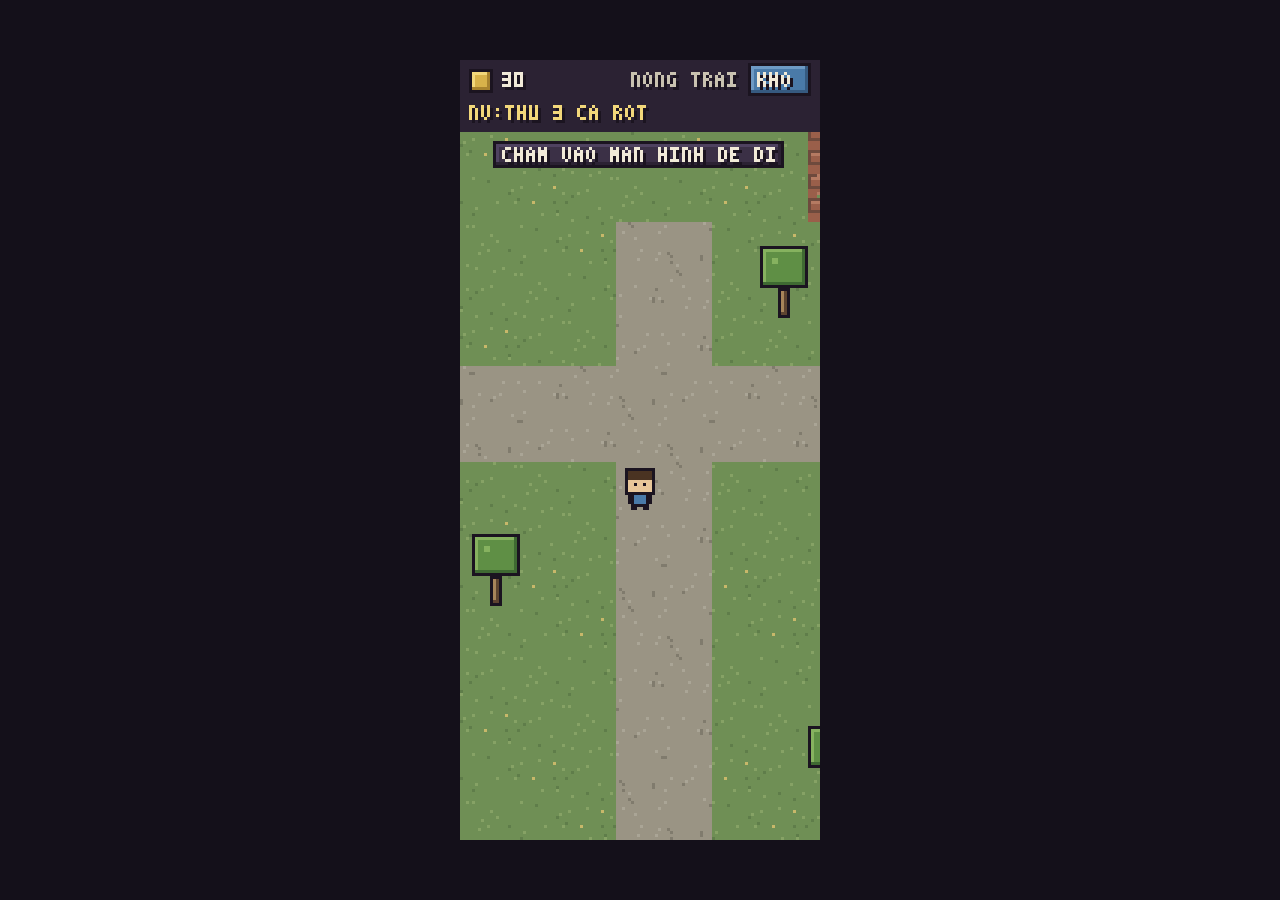
==== commit e2ef1ab9: "Add files via upload" ====
--- a/index.html
+++ b/index.html
@@ -10,92 +10,85 @@
 <body><canvas id="g"></canvas>
 <script src="core.js"></script>
 <script>
-/* MAP 1: NONG TRAI (tile: 0 co, 1 gach, 2 san go, 3 duong da, 4 dat cay) */
-const C = Core, G = C.G, T = 16, box = C.box;
-const DUR = { carrot: 20000, rice: 30000 };   // thoi gian lon (ms)
-const PEN = { chicken: 25000, pig: 45000 };   // thoi gian ra san pham (ms)
+/* MAP 1: NONG TRAI 32x28 - cham vao o dat / vat nuoi / bep / NPC de mo menu */
+const C = Core, G = C.G, T = 16, N = C.NAMES, S = C.S, box = C.box;
+const DUR = { carrot: 20, rice: 30 };   // giay lon sau khi tuoi nuoc
+const PER = [25, 25, 45, 45];           // giay ra san pham cua 4 vat nuoi
 
-const tiles = [
-  '1111111111',
-  '0000000000',
-  '0444002220',
-  '0444002220',
-  '0000000000',
-  '0111111110',
-  '0122222210',
-  '0122222210',
-  '0111331110',
-  '0000330000',
-  '0000330000',
-  '0000330000'
-];
+const tiles = C.grid(32, 28, 0, [
+  [1, 0, 0, 32, 1], [1, 0, 27, 32, 1], [1, 0, 0, 1, 28], [1, 31, 0, 1, 28],
+  [3, 1, 12, 30, 2], [3, 15, 9, 2, 19],
+  [4, 3, 3, 4, 3], [2, 10, 3, 6, 4],
+  [1, 19, 2, 9, 7], [2, 20, 3, 7, 5], [3, 22, 8, 2, 1],
+  [5, 22, 17, 7, 6]
+]);
 
 function plot(i) {
-  const x = (1 + i % 3) * T, y = (2 + (i / 3 | 0)) * T, p = G.plots[i];
+  const p = G.plots[i], x = (3 + i % 4) * T, y = (3 + (i / 4 | 0)) * T;
+  const gr = n => p.w ? Math.min(1, (n - p.t) / 1000 / DUR[p.s]) : 0;
   return {
     x, y, w: T, h: T, z: -1,
-    draw(c, now) {
-      if (!p.s) return;
-      const g = (now - p.t) / DUR[p.s];
-      if (g < .33) { c.fillStyle = '#4a3322'; c.fillRect(x + 6, y + 9, 4, 2); }
-      else if (g < 1) { c.fillStyle = '#4f8a3c'; c.fillRect(x + 7, y + 6, 2, 5); c.fillStyle = '#7fb05a'; c.fillRect(x + 5, y + 6, 2, 2); c.fillRect(x + 9, y + 6, 2, 2); }
-      else if (p.s === 'carrot') { c.fillStyle = '#4f8a3c'; c.fillRect(x + 5, y + 3, 6, 3); c.fillStyle = '#7fb05a'; c.fillRect(x + 6, y + 2, 2, 2); box(c, x + 5, y + 6, 6, 7, '#d9843b', '#f0a65a', '#a85f28'); }
-      else { for (const a of [3, 7, 11]) { c.fillStyle = '#8f8a3a'; c.fillRect(x + a, y + 5, 1, 8); box(c, x + a - 1, y + 2, 3, 5, '#d8c46a', '#f0e090', '#a8933e'); } }
+    draw(c, n) {
+      if (p.w) { c.globalAlpha = .3; c.fillStyle = '#2b1c10'; c.fillRect(x, y, T, T); c.globalAlpha = 1; }
+      if (!p.s) return; const g = gr(n);
+      S && C.spr(c, g >= 1 ? (p.s === 'carrot' ? S.carrot : S.rice) : g > .5 ? S.sprout : S.seed, x + 2, y + 3);
     },
-    act(now) {
-      if (!p.s) { p.s = G.seed; p.t = now; C.toast('TRONG ' + C.NAMES[p.s]); }
-      else if ((now - p.t) / DUR[p.s] >= 1) { G.inv[p.s]++; C.toast('THU ' + C.NAMES[p.s] + ' +1'); p.s = null; C.save(); }
-      else C.toast('CHUA CHIN');
+    menu() {
+      const n = Date.now();
+      if (!p.s) return { title: 'DAT TRONG', items: ['carrot', 'rice'].map(k => ({ label: 'TRONG ' + N[k] + ' (' + G.inv['seed_' + k] + ')', off: G.inv['seed_' + k] < 1, fn() { G.inv['seed_' + k]--; p.s = k; p.w = 0; C.toast('DA GIEO HAT'); } })) };
+      if (!p.w) return { title: N[p.s] + ' CAN NUOC', items: [{ label: 'TUOI NUOC', fn() { p.w = 1; p.t = Date.now(); C.toast('DA TUOI NUOC'); } }] };
+      const g = gr(n);
+      if (g < 1) return { title: N[p.s] + ' DANG LON', items: [{ label: 'CON ' + Math.ceil(DUR[p.s] * (1 - g)) + ' GIAY', off: true, fn() {} }] };
+      return { title: N[p.s] + ' DA CHIN', items: [{ label: 'THU HOACH +2', fn() { G.inv[p.s] += 2; C.stat(p.s, 2); C.toast('+2 ' + N[p.s]); p.s = null; } }] };
     }
   };
 }
-function animal(kind, x, y) {
-  const per = PEN[kind], item = kind === 'chicken' ? 'egg' : 'pork';
+function animal(i, kind, tx, ty) {
+  const x = tx * T, y = ty * T, egg = kind === 'chicken', item = egg ? 'egg' : 'pork', nm = egg ? 'GA' : 'LON';
   return {
     x, y, w: T, h: T, solid: true,
-    draw(c, now) {
-      const rdy = now - G.pen[kind] > per, b = rdy && Math.sin(now / 150) > 0 ? 1 : 0;
-      if (kind === 'chicken') {
-        box(c, x + 3, y + 5, 10, 9, '#e8e4d8', '#ffffff', '#b8b3a3');
-        c.fillStyle = '#c0453a'; c.fillRect(x + 7, y + 3, 2, 2);
-        c.fillStyle = '#d98a3b'; c.fillRect(x + 6, y + 9, 4, 1);
-        c.fillStyle = '#1b1420'; c.fillRect(x + 5, y + 7, 1, 1); c.fillRect(x + 10, y + 7, 1, 1);
-      } else {
-        box(c, x + 1, y + 4, 14, 11, '#d99aa0', '#f0b8bc', '#b57a82');
-        c.fillStyle = '#b57a82'; c.fillRect(x + 2, y + 3, 3, 2); c.fillRect(x + 11, y + 3, 3, 2);
-        box(c, x + 5, y + 9, 6, 4, '#c2828a', '#d99aa0', '#9a636a');
-        c.fillStyle = '#1b1420'; c.fillRect(x + 4, y + 7, 1, 1); c.fillRect(x + 11, y + 7, 1, 1);
-      }
-      if (rdy) box(c, x + 6, y - 3 - b, 4, 4, item === 'egg' ? '#f1ead8' : '#c9585a', '#ffffff', '#8a3a3c');
+    draw(c, n) {
+      C.spr(c, egg ? S.chicken : S.pig, x + 2, y + 3);
+      if (n - G.pen[i] > PER[i] * 1000) box(c, x + 6, y - 3 - (Math.sin(n / 150) > 0 ? 1 : 0), 4, 4, egg ? '#f1ead8' : '#c9585a', '#ffffff', '#8a3a3c');
     },
-    act(now) {
-      if (now - G.pen[kind] > per) { G.inv[item]++; G.pen[kind] = now; C.toast('+1 ' + C.NAMES[item]); C.save(); }
-      else C.toast('DANG LON...');
+    menu() {
+      const left = PER[i] - (Date.now() - G.pen[i]) / 1000;
+      if (left <= 0) return { title: nm + ' DA SAN SANG', items: [{ label: 'THU ' + N[item], fn() { G.inv[item]++; G.pen[i] = Date.now(); if (egg) C.stat('egg'); C.toast('+1 ' + N[item]); } }] };
+      return { title: nm + ' DANG LON', items: [{ label: 'CON ' + Math.ceil(left) + ' GIAY', off: true, fn() {} }] };
     }
   };
 }
+const buy = (k, price) => ({ label: 'MUA ' + N['seed_' + k] + ' ' + price + 'G', off: G.money < price, fn() { G.money -= price; G.inv['seed_' + k]++; C.toast('DA MUA ' + N['seed_' + k]); } });
+const shopMenu = () => ({ title: 'CUA HANG HAT GIONG', items: [buy('carrot', 5), buy('rice', 8)] });
+
 const map = {
-  tiles, spawn: { x: 80, y: 172 },
-  exits: [{ x: 64, y: 186, w: 32, h: 6, to: 'map2.html', spawn: { x: 80, y: 166 } }],
-  hud: () => 'HAT:' + C.NAMES[G.seed],
-  sLabel: 'HAT',
-  onS() { G.seed = G.seed === 'carrot' ? 'rice' : 'carrot'; C.toast('HAT ' + C.NAMES[G.seed]); },
+  cols: 32, rows: 28, tiles, name: 'NONG TRAI', spawn: { x: 15.5 * T, y: 15 * T },
+  exits: [{ x: 15 * T, y: 27 * T + 4, w: 2 * T, h: 12, to: 'map2.html', spawn: { x: 12 * T, y: 18 * T } }],
   objs() {
-    const o = [0, 1, 2, 3, 4, 5].map(plot);
-    o.push(animal('chicken', 6 * T, 2 * T), animal('pig', 8 * T, 3 * T));
-    // bep nau trong nha
+    const o = [0, 1, 2, 3, 4, 5, 6, 7, 8, 9, 10, 11].map(plot);
+    o.push(animal(0, 'chicken', 11, 3), animal(1, 'chicken', 13, 3), animal(2, 'pig', 11, 5), animal(3, 'pig', 13, 5));
+    // bep (nha)
     o.push({
-      x: 3 * T, y: 6 * T, w: T, h: T, solid: true,
-      draw(c, now) {
+      x: 21 * T, y: 4 * T, w: T, h: T, solid: true,
+      draw(c, n) {
         box(c, this.x, this.y, T, T, '#6d6a75', '#8c8996', '#4a4752');
         c.fillStyle = '#2b2733'; c.fillRect(this.x + 3, this.y + 4, 4, 4); c.fillRect(this.x + 9, this.y + 4, 4, 4);
-        c.fillStyle = Math.sin(now / 120) > 0 ? '#e8a23b' : '#d9743b'; c.fillRect(this.x + 4, this.y + 5, 2, 2); c.fillRect(this.x + 10, this.y + 5, 2, 2);
+        c.fillStyle = Math.sin(n / 120) > 0 ? '#e8a23b' : '#d9743b'; c.fillRect(this.x + 4, this.y + 5, 2, 2); c.fillRect(this.x + 10, this.y + 5, 2, 2);
+        c.fillStyle = '#4a4752'; c.fillRect(this.x + 2, this.y + 11, 12, 2);
       },
-      act() { C.cook(); }
+      menu() { return { title: 'BEP NAU AN', items: C.RECIPES.map(r => ({ label: N[r.id] + ':' + r.hint, off: !C.canCook(r), fn() { C.cook(r); } })) }; }
     });
-    o.push({ x: 6 * T, y: 6 * T, w: T, h: T, solid: true, draw(c) { box(c, this.x + 1, this.y + 3, 14, 11, '#8f6a45', '#b58a5c', '#5e4430'); } });
-    // bang chi duong sang quan
-    o.push({ x: 70, y: 150, w: 20, h: 9, z: -1, draw(c) { box(c, 70, 150, 20, 9, '#a98660', '#c9a678', '#6e4f33'); C.text(c, 'QUAN', 72, 152, '#3b2a1c'); } });
+    o.push({ x: 25 * T, y: 4 * T, w: T, h: T, solid: true, draw(c) { box(c, this.x + 1, this.y + 3, 14, 11, '#8f6a45', '#b58a5c', '#5e4430'); } });
+    // cua hang hat giong: NPC + quay
+    o.push({ x: 6 * T, y: 10 * T, w: 3 * T, h: T, solid: true, hh: 6, menu: shopMenu, draw(c) { box(c, this.x, this.y, this.w, this.h, '#8f6a45', '#b58a5c', '#5e4430'); box(c, this.x + 4, this.y + 4, 8, 6, '#6fae4a', '#9ad06a', '#4a8a3c'); box(c, this.x + 18, this.y + 4, 8, 6, '#e6cf6a', '#f2e690', '#b8a040'); } });
+    o.push(C.npc(7.5 * T, 10.4 * T, '#8a5a3a', '#c0453a', shopMenu));
+    // bang chi duong sang cho
+    o.push({
+      x: 12 * T, y: 24 * T, w: 20, h: 9, hh: 10, solid: true,
+      menu() { return { title: 'BANG CHI DUONG', items: [{ label: 'DI SANG CHO', fn() { C.go('map2.html', { x: 12 * T, y: 18 * T }); } }] }; },
+      draw(c) { box(c, this.x + 8, this.y + 7, 3, 9, '#8a6a46', '#a8855a', '#5e4430'); box(c, this.x, this.y - 4, 20, 9, '#a98660', '#c9a678', '#6e4f33'); C.text(c, 'CHO', this.x + 4, this.y - 2, '#3b2a1c'); }
+    });
+    [[2, 2], [2, 6], [1, 9], [8, 6], [9, 9], [18, 10], [29, 10], [3, 16], [6, 18], [3, 22], [9, 22], [19, 20], [19, 24], [29, 15], [12, 16], [8, 25], [27, 25], [29, 5]].forEach(([a, b]) => o.push(C.tree(a, b)));
     return o;
   }
 };
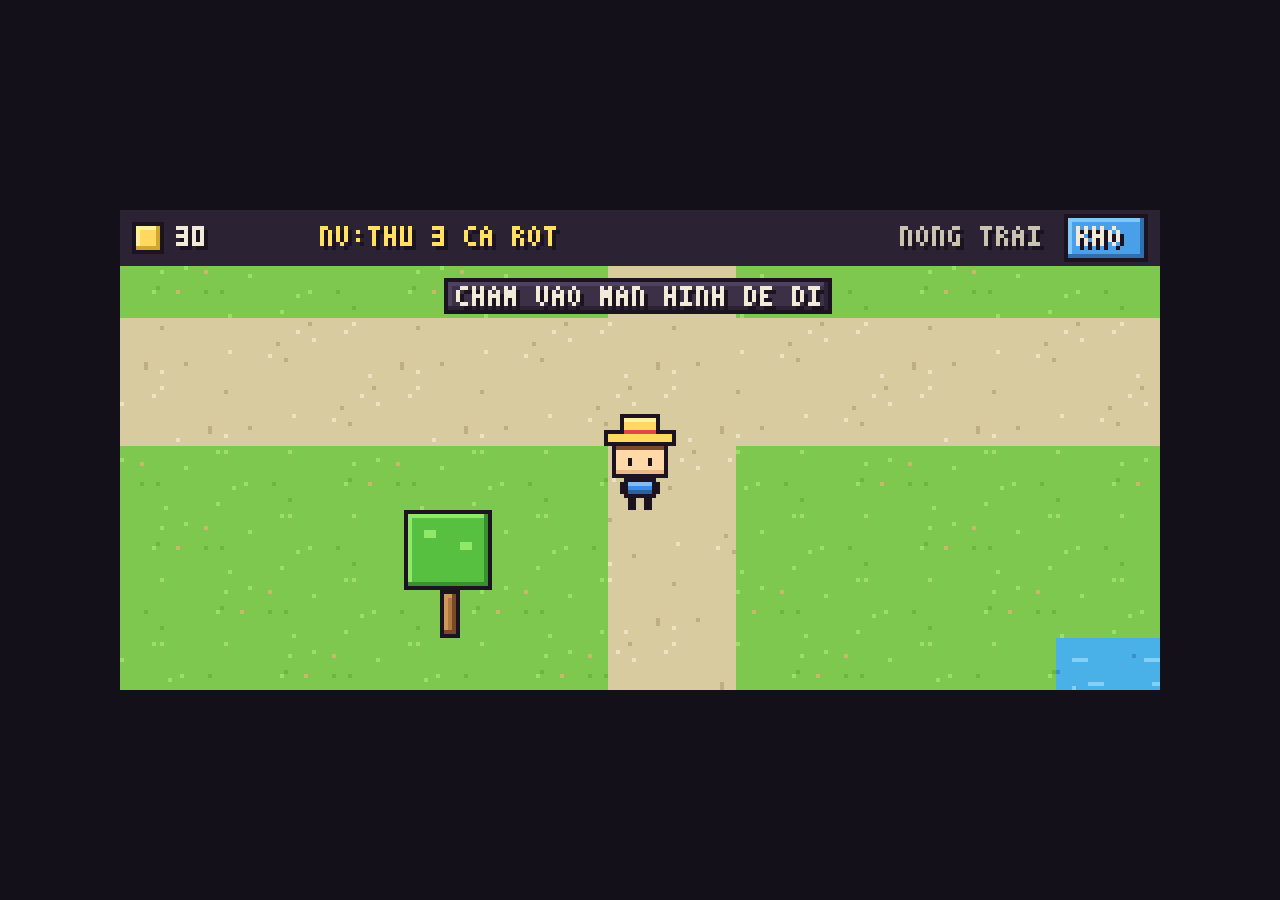
==== commit efd38de4: "Add files via upload" ====
--- a/index.html
+++ b/index.html
@@ -6,6 +6,7 @@
 html,body{margin:0;height:100%;background:#14101a;overflow:hidden}
 body{display:flex;align-items:center;justify-content:center}
 canvas{image-rendering:pixelated;touch-action:none;user-select:none;-webkit-user-select:none}
+@media (orientation:portrait){canvas{display:none}body::before{content:'XOAY NGANG DIEN THOAI';color:#ffe060;font:bold 20px monospace}}
 </style></head>
 <body><canvas id="g"></canvas>
 <script src="core.js"></script>
@@ -48,8 +49,8 @@
   return {
     x, y, w: T, h: T, solid: true,
     draw(c, n) {
-      C.spr(c, egg ? S.chicken : S.pig, x + 2, y + 3);
-      if (n - G.pen[i] > PER[i] * 1000) box(c, x + 6, y - 3 - (Math.sin(n / 150) > 0 ? 1 : 0), 4, 4, egg ? '#f1ead8' : '#c9585a', '#ffffff', '#8a3a3c');
+      C.spr(c, egg ? S.chicken : S.pig, x - 4, y - 4, 2);
+      if (n - G.pen[i] > PER[i] * 1000) box(c, x + 6, y - 9 - (Math.sin(n / 150) > 0 ? 1 : 0), 4, 4, egg ? '#f1ead8' : '#c9585a', '#ffffff', '#8a3a3c');
     },
     menu() {
       const left = PER[i] - (Date.now() - G.pen[i]) / 1000;
@@ -81,7 +82,7 @@
     o.push({ x: 25 * T, y: 4 * T, w: T, h: T, solid: true, draw(c) { box(c, this.x + 1, this.y + 3, 14, 11, '#8f6a45', '#b58a5c', '#5e4430'); } });
     // cua hang hat giong: NPC + quay
     o.push({ x: 6 * T, y: 10 * T, w: 3 * T, h: T, solid: true, hh: 6, menu: shopMenu, draw(c) { box(c, this.x, this.y, this.w, this.h, '#8f6a45', '#b58a5c', '#5e4430'); box(c, this.x + 4, this.y + 4, 8, 6, '#6fae4a', '#9ad06a', '#4a8a3c'); box(c, this.x + 18, this.y + 4, 8, 6, '#e6cf6a', '#f2e690', '#b8a040'); } });
-    o.push(C.npc(7.5 * T, 10.4 * T, '#8a5a3a', '#c0453a', shopMenu));
+    o.push(C.npc(7.5 * T, 10.4 * T, '#8a5a3a', '#40b060', shopMenu, 'cap'));
     // bang chi duong sang cho
     o.push({
       x: 12 * T, y: 24 * T, w: 20, h: 9, hh: 10, solid: true,
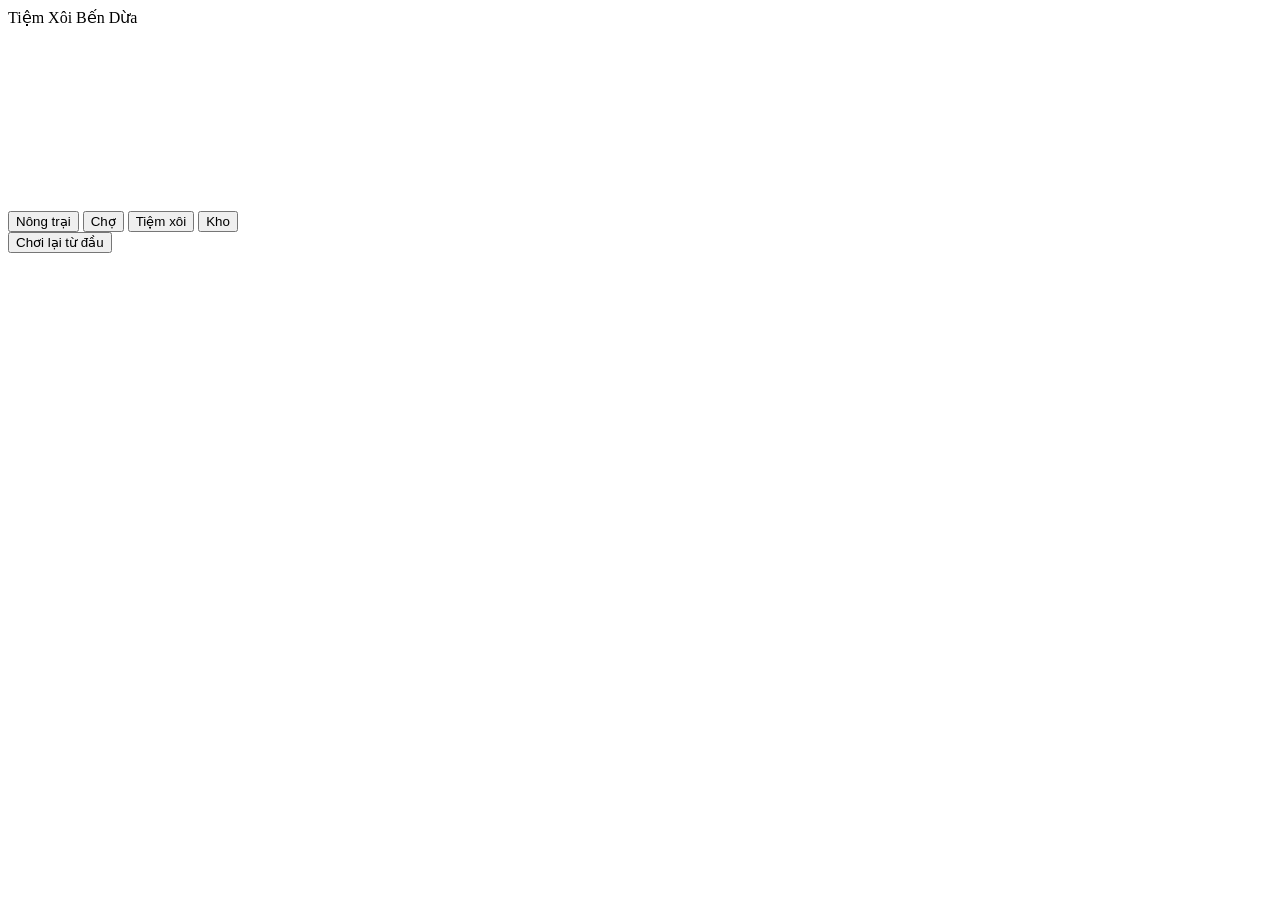
==== commit 16bb8eeb: "Add files via upload" ====
--- a/index.html
+++ b/index.html
@@ -1,97 +1,31 @@
 <!DOCTYPE html>
 <html lang="vi"><head><meta charset="utf-8">
-<meta name="viewport" content="width=device-width,initial-scale=1,user-scalable=no,viewport-fit=cover">
-<title>Pixel Farm - Nong trai</title>
-<style>
-html,body{margin:0;height:100%;background:#14101a;overflow:hidden}
-body{display:flex;align-items:center;justify-content:center}
-canvas{image-rendering:pixelated;touch-action:none;user-select:none;-webkit-user-select:none}
-@media (orientation:portrait){canvas{display:none}body::before{content:'XOAY NGANG DIEN THOAI';color:#ffe060;font:bold 20px monospace}}
-</style></head>
-<body><canvas id="g"></canvas>
-<script src="core.js"></script>
-<script>
-/* MAP 1: NONG TRAI 32x28 - cham vao o dat / vat nuoi / bep / NPC de mo menu */
-const C = Core, G = C.G, T = 16, N = C.NAMES, S = C.S, box = C.box;
-const DUR = { carrot: 20, rice: 30 };   // giay lon sau khi tuoi nuoc
-const PER = [25, 25, 45, 45];           // giay ra san pham cua 4 vat nuoi
-
-const tiles = C.grid(32, 28, 0, [
-  [1, 0, 0, 32, 1], [1, 0, 27, 32, 1], [1, 0, 0, 1, 28], [1, 31, 0, 1, 28],
-  [3, 1, 12, 30, 2], [3, 15, 9, 2, 19],
-  [4, 3, 3, 4, 3], [2, 10, 3, 6, 4],
-  [1, 19, 2, 9, 7], [2, 20, 3, 7, 5], [3, 22, 8, 2, 1],
-  [5, 22, 17, 7, 6]
-]);
-
-function plot(i) {
-  const p = G.plots[i], x = (3 + i % 4) * T, y = (3 + (i / 4 | 0)) * T;
-  const gr = n => p.w ? Math.min(1, (n - p.t) / 1000 / DUR[p.s]) : 0;
-  return {
-    x, y, w: T, h: T, z: -1,
-    draw(c, n) {
-      if (p.w) { c.globalAlpha = .3; c.fillStyle = '#2b1c10'; c.fillRect(x, y, T, T); c.globalAlpha = 1; }
-      if (!p.s) return; const g = gr(n);
-      S && C.spr(c, g >= 1 ? (p.s === 'carrot' ? S.carrot : S.rice) : g > .5 ? S.sprout : S.seed, x + 2, y + 3);
-    },
-    menu() {
-      const n = Date.now();
-      if (!p.s) return { title: 'DAT TRONG', items: ['carrot', 'rice'].map(k => ({ label: 'TRONG ' + N[k] + ' (' + G.inv['seed_' + k] + ')', off: G.inv['seed_' + k] < 1, fn() { G.inv['seed_' + k]--; p.s = k; p.w = 0; C.toast('DA GIEO HAT'); } })) };
-      if (!p.w) return { title: N[p.s] + ' CAN NUOC', items: [{ label: 'TUOI NUOC', fn() { p.w = 1; p.t = Date.now(); C.toast('DA TUOI NUOC'); } }] };
-      const g = gr(n);
-      if (g < 1) return { title: N[p.s] + ' DANG LON', items: [{ label: 'CON ' + Math.ceil(DUR[p.s] * (1 - g)) + ' GIAY', off: true, fn() {} }] };
-      return { title: N[p.s] + ' DA CHIN', items: [{ label: 'THU HOACH +2', fn() { G.inv[p.s] += 2; C.stat(p.s, 2); C.toast('+2 ' + N[p.s]); p.s = null; } }] };
-    }
-  };
-}
-function animal(i, kind, tx, ty) {
-  const x = tx * T, y = ty * T, egg = kind === 'chicken', item = egg ? 'egg' : 'pork', nm = egg ? 'GA' : 'LON';
-  return {
-    x, y, w: T, h: T, solid: true,
-    draw(c, n) {
-      C.spr(c, egg ? S.chicken : S.pig, x - 4, y - 4, 2);
-      if (n - G.pen[i] > PER[i] * 1000) box(c, x + 6, y - 9 - (Math.sin(n / 150) > 0 ? 1 : 0), 4, 4, egg ? '#f1ead8' : '#c9585a', '#ffffff', '#8a3a3c');
-    },
-    menu() {
-      const left = PER[i] - (Date.now() - G.pen[i]) / 1000;
-      if (left <= 0) return { title: nm + ' DA SAN SANG', items: [{ label: 'THU ' + N[item], fn() { G.inv[item]++; G.pen[i] = Date.now(); if (egg) C.stat('egg'); C.toast('+1 ' + N[item]); } }] };
-      return { title: nm + ' DANG LON', items: [{ label: 'CON ' + Math.ceil(left) + ' GIAY', off: true, fn() {} }] };
-    }
-  };
-}
-const buy = (k, price) => ({ label: 'MUA ' + N['seed_' + k] + ' ' + price + 'G', off: G.money < price, fn() { G.money -= price; G.inv['seed_' + k]++; C.toast('DA MUA ' + N['seed_' + k]); } });
-const shopMenu = () => ({ title: 'CUA HANG HAT GIONG', items: [buy('carrot', 5), buy('rice', 8)] });
-
-const map = {
-  cols: 32, rows: 28, tiles, name: 'NONG TRAI', spawn: { x: 15.5 * T, y: 15 * T },
-  exits: [{ x: 15 * T, y: 27 * T + 4, w: 2 * T, h: 12, to: 'map2.html', spawn: { x: 12 * T, y: 18 * T } }],
-  objs() {
-    const o = [0, 1, 2, 3, 4, 5, 6, 7, 8, 9, 10, 11].map(plot);
-    o.push(animal(0, 'chicken', 11, 3), animal(1, 'chicken', 13, 3), animal(2, 'pig', 11, 5), animal(3, 'pig', 13, 5));
-    // bep (nha)
-    o.push({
-      x: 21 * T, y: 4 * T, w: T, h: T, solid: true,
-      draw(c, n) {
-        box(c, this.x, this.y, T, T, '#6d6a75', '#8c8996', '#4a4752');
-        c.fillStyle = '#2b2733'; c.fillRect(this.x + 3, this.y + 4, 4, 4); c.fillRect(this.x + 9, this.y + 4, 4, 4);
-        c.fillStyle = Math.sin(n / 120) > 0 ? '#e8a23b' : '#d9743b'; c.fillRect(this.x + 4, this.y + 5, 2, 2); c.fillRect(this.x + 10, this.y + 5, 2, 2);
-        c.fillStyle = '#4a4752'; c.fillRect(this.x + 2, this.y + 11, 12, 2);
-      },
-      menu() { return { title: 'BEP NAU AN', items: C.RECIPES.map(r => ({ label: N[r.id] + ':' + r.hint, off: !C.canCook(r), fn() { C.cook(r); } })) }; }
-    });
-    o.push({ x: 25 * T, y: 4 * T, w: T, h: T, solid: true, draw(c) { box(c, this.x + 1, this.y + 3, 14, 11, '#8f6a45', '#b58a5c', '#5e4430'); } });
-    // cua hang hat giong: NPC + quay
-    o.push({ x: 6 * T, y: 10 * T, w: 3 * T, h: T, solid: true, hh: 6, menu: shopMenu, draw(c) { box(c, this.x, this.y, this.w, this.h, '#8f6a45', '#b58a5c', '#5e4430'); box(c, this.x + 4, this.y + 4, 8, 6, '#6fae4a', '#9ad06a', '#4a8a3c'); box(c, this.x + 18, this.y + 4, 8, 6, '#e6cf6a', '#f2e690', '#b8a040'); } });
-    o.push(C.npc(7.5 * T, 10.4 * T, '#8a5a3a', '#40b060', shopMenu, 'cap'));
-    // bang chi duong sang cho
-    o.push({
-      x: 12 * T, y: 24 * T, w: 20, h: 9, hh: 10, solid: true,
-      menu() { return { title: 'BANG CHI DUONG', items: [{ label: 'DI SANG CHO', fn() { C.go('map2.html', { x: 12 * T, y: 18 * T }); } }] }; },
-      draw(c) { box(c, this.x + 8, this.y + 7, 3, 9, '#8a6a46', '#a8855a', '#5e4430'); box(c, this.x, this.y - 4, 20, 9, '#a98660', '#c9a678', '#6e4f33'); C.text(c, 'CHO', this.x + 4, this.y - 2, '#3b2a1c'); }
-    });
-    [[2, 2], [2, 6], [1, 9], [8, 6], [9, 9], [18, 10], [29, 10], [3, 16], [6, 18], [3, 22], [9, 22], [19, 20], [19, 24], [29, 15], [12, 16], [8, 25], [27, 25], [29, 5]].forEach(([a, b]) => o.push(C.tree(a, b)));
-    return o;
-  }
-};
-Core.start(map);
-</script></body></html>
+<meta name="viewport" content="width=device-width,initial-scale=1">
+<title>Tiệm Xôi Bến Dừa</title>
+<link rel="preconnect" href="https://fonts.googleapis.com"><link rel="preconnect" href="https://fonts.gstatic.com" crossorigin>
+<link href="https://fonts.googleapis.com/css2?family=Be+Vietnam+Pro:wght@400;600;800&display=swap" rel="stylesheet">
+<link rel="stylesheet" href="css/style.css"></head>
+<body>
+<header><div class="logo"><i data-ic="dua"></i><span>Tiệm Xôi Bến Dừa</span></div><div id="hud"></div></header>
+<div class="wrap">
+ <section class="left"><canvas id="cv" width="320" height="180"></canvas><div id="toast"></div></section>
+ <section class="right">
+  <nav id="tabs">
+   <button data-tab="farm" class="on"><i data-ic="nep"></i>Nông trại</button>
+   <button data-tab="market"><i data-ic="coin"></i>Chợ</button>
+   <button data-tab="shop"><i data-ic="xoi_dau"></i>Tiệm xôi</button>
+   <button data-tab="bag"><i data-ic="cam"></i>Kho</button>
+  </nav>
+  <main id="panel"></main>
+ </section>
+</div>
+<footer><button class="btn ghost" data-act="reset">Chơi lại từ đầu</button></footer>
+<script src="js/data.js"></script>
+<script src="js/icons.js"></script>
+<script src="js/state.js"></script>
+<script src="js/farm.js"></script>
+<script src="js/market.js"></script>
+<script src="js/kitchen.js"></script>
+<script src="js/render.js"></script>
+<script src="js/main.js"></script>
+</body></html>
